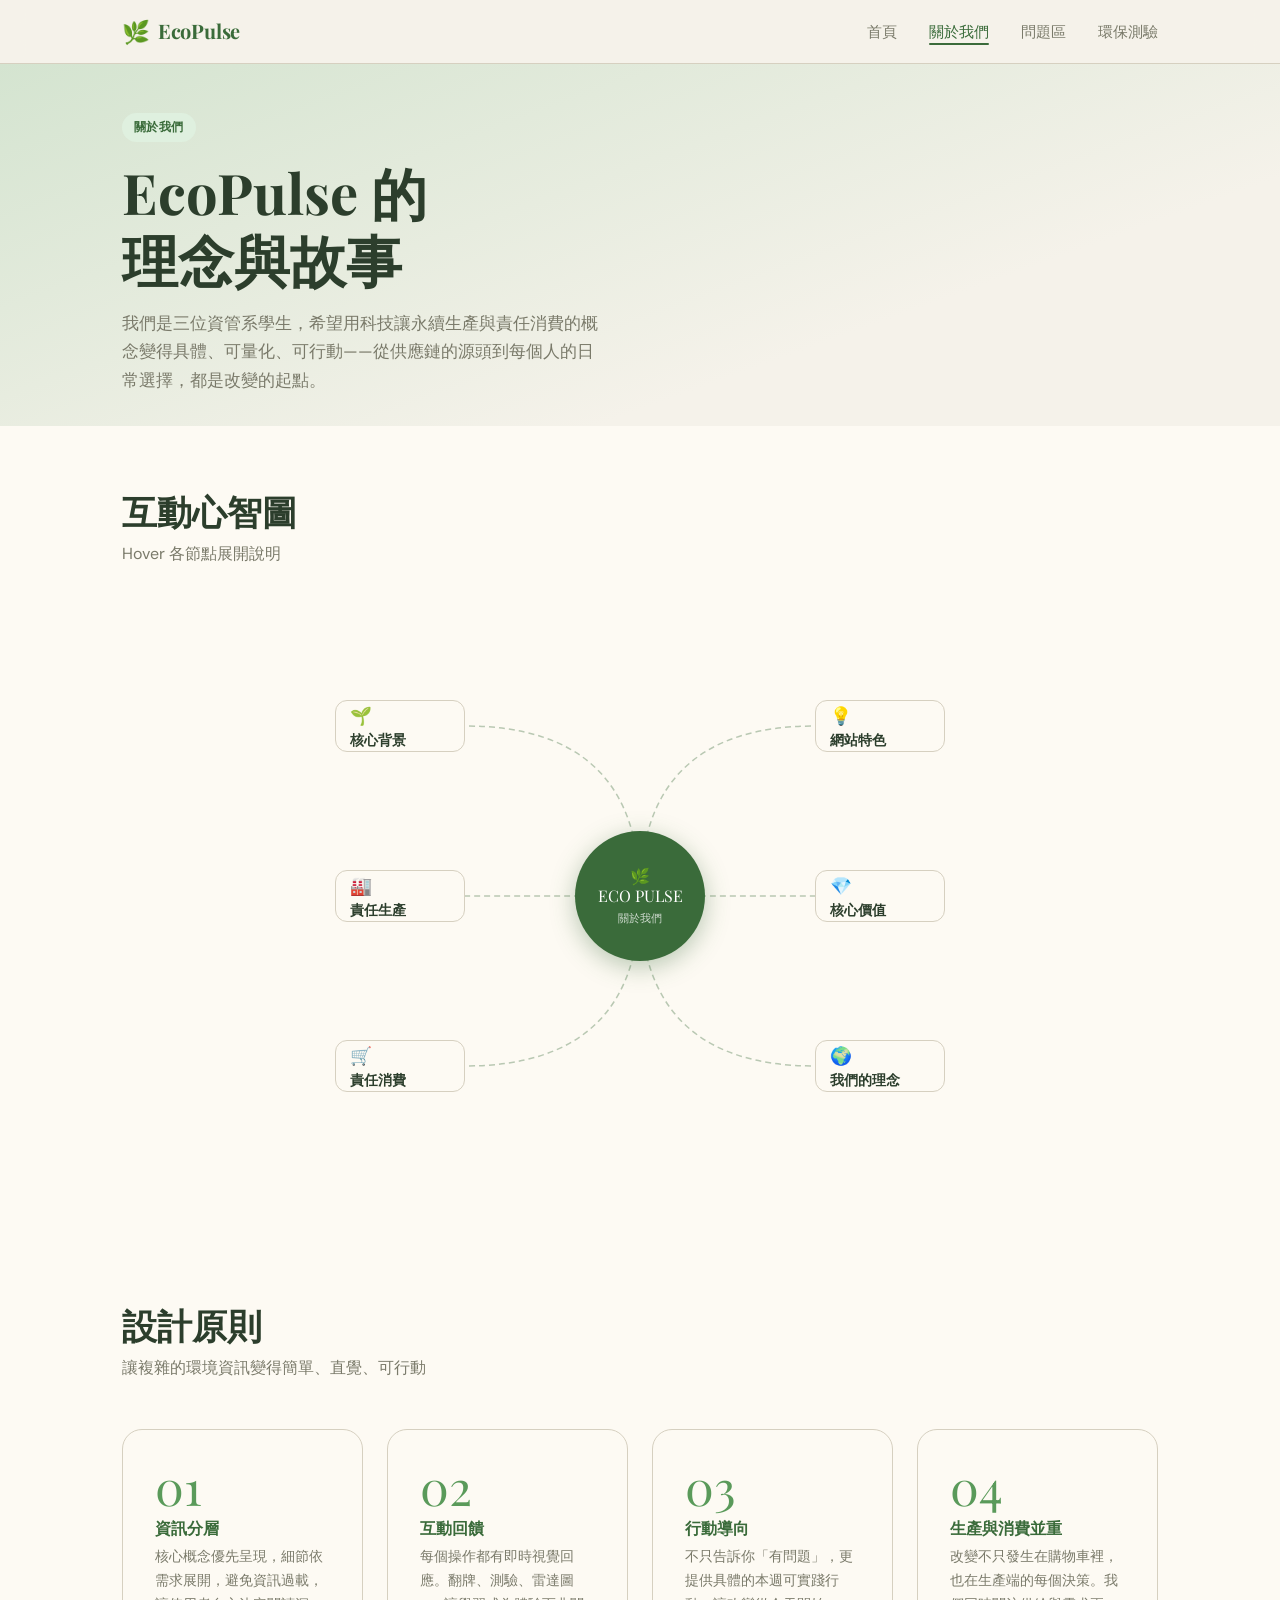
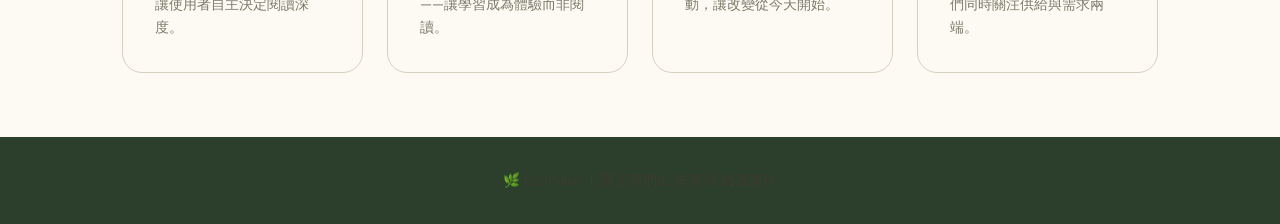
==== pages/about.html @ ac50d9dc "Update about.html" ====
<!DOCTYPE html>
<html lang="zh-TW">
<head>
  <meta charset="UTF-8" />
  <meta name="viewport" content="width=device-width, initial-scale=1.0" />
  <title>關於我們 — EcoPulse</title>
  <link rel="stylesheet" href="../css/base.css" />
  <style>
    /* ── 滑入動畫 ── */
    .anim-title {
      opacity: 0; transform: translateY(24px);
      transition: opacity 0.7s ease, transform 0.7s ease;
    }
    .anim-title.visible { opacity: 1; transform: translateY(0); }

    /* 從下滑入 */
    .anim-up {
      opacity: 0; transform: translateY(36px);
      transition: opacity 0.65s ease, transform 0.65s ease;
    }
    .anim-up.visible { opacity: 1; transform: translateY(0); }

    /* 從左滑入（非 absolute 元素用） */
    .anim-left {
      opacity: 0; transform: translateX(-40px);
      transition: opacity 0.65s ease, transform 0.65s ease;
    }
    .anim-left.visible { opacity: 1; transform: translateX(0); }

    /* 從右滑入（非 absolute 元素用） */
    .anim-right {
      opacity: 0; transform: translateX(40px);
      transition: opacity 0.65s ease, transform 0.65s ease;
    }
    .anim-right.visible { opacity: 1; transform: translateX(0); }

    /* absolute 定位元素專用：只淡入，不移動 */
    .anim-fade {
      opacity: 0;
      transition: opacity 0.6s ease;
    }
    .anim-fade.visible { opacity: 1; }

    /* 縮放淡入（用於卡片） */
    .anim-scale {
      opacity: 0;
      transition: opacity 0.6s ease, transform 0.6s ease;
    }
    .anim-scale.visible { opacity: 1; }

    /* 延遲 class */
    .delay-1 { transition-delay: 0.1s; }
    .delay-2 { transition-delay: 0.2s; }
    .delay-3 { transition-delay: 0.3s; }
    .delay-4 { transition-delay: 0.4s; }

    .page-hero {
      background: linear-gradient(160deg, #D4E4D0 0%, var(--clr-bg) 70%);
      padding: var(--sp-2xl) 0 var(--sp-xl);
    }

    /* ── 優化後的心智圖區塊背景 ── */
    .mindmap-section { 
      background: var(--clr-surface); 
      position: relative;
      overflow: hidden;
    }

    /* 隨滑鼠移動的微光漸層背景（初始隱藏，由 JS 控制） */
    .mm-bg-glow {
      position: absolute;
      width: 600px;
      height: 600px;
      background: radial-gradient(circle, rgba(90,154,90,0.08) 0%, rgba(212,228,208,0.04) 50%, rgba(255,255,255,0) 70%);
      top: 0;
      left: 0;
      transform: translate(-50%, -50%);
      pointer-events: none;
      z-index: 1;
      opacity: 0;
      transition: opacity 0.5s ease;
    }
    .mindmap-section:hover .mm-bg-glow {
      opacity: 1;
    }

    .mm-wrap {
      position: relative; width: 100%; height: 560px; user-select: none;
      z-index: 2; /* 確保內容在漸層微光上方 */
    }

    .mm-svg {
      position: absolute; inset: 0; width: 100%; height: 100%; overflow: visible;
    }

    .mm-center {
      position: absolute; left: 50%; top: 50%;
      transform: translate(-50%, -50%);
      width: 130px; height: 130px; border-radius: 50%;
      background: var(--clr-primary); color: #fff;
      display: flex; flex-direction: column; align-items: center; justify-content: center;
      font-family: var(--ff-display); font-size: 1rem; text-align: center;
      z-index: 10; box-shadow: 0 6px 24px rgba(58,107,58,0.35); line-height: 1.3;
    }
    .mm-center small {
      font-family: var(--ff-body); font-size: 0.7rem; opacity: 0.75; margin-top: 4px;
    }

    /* 確保節點有固定高度，防止 JS 計算不準 */
    .mm-node {
      position: absolute; width: 130px; height: 52px; box-sizing: border-box;
      background: var(--clr-surface); border: 1.5px solid var(--clr-border);
      border-radius: var(--radius-md); padding: 0 14px; cursor: default;
      display: flex; flex-direction: column; justify-content: center;
      transition: border-color 0.2s, box-shadow 0.2s, transform 0.2s; z-index: 10;
    }
    .mm-node:hover {
      border-color: var(--clr-primary);
      box-shadow: 0 0 0 4px rgba(58,107,58,0.10);
      transform: scale(1.04); z-index: 20;
    }
    .mm-node .n-icon  { font-size: 1.1rem; margin-bottom: 1px; display: inline-block; }
    .mm-node .n-title { font-size: 0.85rem; font-weight: 600; color: var(--clr-dark); line-height: 1.2; }

    /* 主幹曲線（常駐） */
    .main-curve {
      fill: none; stroke: #3A6B3A;
      stroke-width: 1.5; stroke-opacity: 0.35; stroke-dasharray: 6 4;
    }

    /* hover 字卡（HTML 元素，不是 SVG） */
    .mm-tooltip {
      position: absolute;
      width: 200px;
      background: var(--clr-surface);
      border: 1.5px solid var(--clr-primary);
      border-radius: var(--radius-md);
      padding: var(--sp-md) var(--sp-lg);
      box-shadow: var(--shadow-lg);
      z-index: 40; pointer-events: none;
      visibility: hidden; opacity: 0;
      transition: opacity 0.18s ease, transform 0.18s ease, visibility 0s linear 0.18s;
    }
    .mm-tooltip.show {
      visibility: visible; opacity: 1;
      transform: translate(0,0) !important;
      transition: opacity 0.18s ease, transform 0.18s ease, visibility 0s linear 0s;
    }
    .mm-tooltip .tt-title {
      font-family: var(--ff-display); font-size: 0.92rem;
      color: var(--clr-primary); margin-bottom: var(--sp-sm);
      padding-bottom: var(--sp-sm); border-bottom: 1px solid var(--clr-border);
    }
    .mm-tooltip ul {
      list-style: none; display: flex; flex-direction: column; gap: 6px; margin-top: var(--sp-sm);
    }
    .mm-tooltip li {
      display: flex; align-items: flex-start; gap: 6px;
      font-size: 0.8rem; color: var(--clr-muted); line-height: 1.5;
    }
    .mm-tooltip li::before {
      content: '·'; color: var(--clr-primary); font-weight: 700;
      flex-shrink: 0; margin-top: 1px;
    }

    /* Team */
    .team-grid { display: grid; grid-template-columns: repeat(3,1fr); gap: var(--sp-xl); }
    .team-card { text-align: center; padding: var(--sp-2xl) var(--sp-lg); }
    .avatar {
      width: 80px; height: 80px; border-radius: 50%;
      background: linear-gradient(135deg, var(--clr-primary-lt), var(--clr-accent));
      margin: 0 auto var(--sp-md);
      display: flex; align-items: center; justify-content: center;
      font-size: 2rem; color: #fff;
    }
    .team-card h3  { font-size: 1.05rem; margin-bottom: 6px; }
    .team-card .rol { font-size: 0.82rem; color: var(--clr-primary); font-weight: 600; margin-bottom: var(--sp-sm); }
    .team-card p   { font-size: 0.85rem; color: var(--clr-muted); }

    /* Design Principles */
    .principles-grid { display: grid; grid-template-columns: repeat(4,1fr); gap: var(--sp-lg); }
    .principle-card {
      background: var(--clr-surface); border-radius: var(--radius-lg);
      border: 1px solid var(--clr-border); padding: var(--sp-xl);
      position: relative; overflow: hidden;
      cursor: default;
    }

    /* SVG 外框跑圈動畫 */
    .principle-ring {
      position: absolute; inset: 0;
      width: 100%; height: 100%;
      pointer-events: none;
      overflow: visible;
    }
    .principle-ring rect {
      fill: none;
      stroke-width: 2.5;
      stroke-linecap: round;
      transition: stroke-dashoffset 0.85s cubic-bezier(0.4, 0, 0.2, 1);
    }

    .principle-num {
      font-family: var(--ff-display); font-size: 3rem;
      color: var(--clr-primary-lt);
      line-height: 1; margin-bottom: var(--sp-sm);
    }
    .principle-card h3 { font-size: 1rem; margin-bottom: var(--sp-sm); color: var(--clr-primary); }
    .principle-card p  { font-size: 0.87rem; color: var(--clr-muted); line-height: 1.7; }

    .footer {
      background: var(--clr-dark); color: rgba(255,255,255,0.6);
      padding: var(--sp-xl) 0; text-align: center; font-size: 0.85rem;
    }

    @media (max-width: 900px) {
      .team-grid       { grid-template-columns: 1fr; }
      .principles-grid { grid-template-columns: 1fr; }
      .mm-wrap         { height: 480px; }
    }
  </style>
</head>
<body>
  <script src="../js/navbar.js"></script>

  <section class="page-hero">
    <div class="container">
      <span class="badge badge-green anim-up" style="margin-bottom:var(--sp-md)">關於我們</span>
      <h1 class="anim-title" style="max-width:520px">EcoPulse 的<br/>理念與故事</h1>
      <p class="anim-up delay-1" style="max-width:480px;color:var(--clr-muted);margin-top:var(--sp-md);font-size:1.05rem">
        我們是三位資管系學生，希望用科技讓永續生產與責任消費的概念變得具體、可量化、可行動——從供應鏈的源頭到每個人的日常選擇，都是改變的起點。
      </p>
    </div>
  </section>

  <section class="section mindmap-section" id="mmSection">
    <div class="mm-bg-glow" id="mmGlow"></div>
    
    <div class="container">
      <h2 class="section-title anim-title">互動心智圖</h2>
      <p class="section-subtitle anim-up delay-1">Hover 各節點展開說明</p>

      <div class="mm-wrap" id="mmWrap">
        <svg class="mm-svg" id="mmSvg"></svg>

        <div class="mm-center anim-fade">🌿<br/>ECO PULSE<small>關於我們</small></div>

        <div class="mm-node anim-fade" id="n0"><div class="n-icon">🌱</div><div class="n-title">核心背景</div></div>
        <div class="mm-node anim-fade delay-1" id="n1"><div class="n-icon">🏭</div><div class="n-title">責任生產</div></div>
        <div class="mm-node anim-fade delay-2" id="n2"><div class="n-icon">🛒</div><div class="n-title">責任消費</div></div>
        <div class="mm-node anim-fade delay-1" id="n3"><div class="n-icon">💡</div><div class="n-title">網站特色</div></div>
        <div class="mm-node anim-fade delay-2" id="n4"><div class="n-icon">💎</div><div class="n-title">核心價值</div></div>
        <div class="mm-node anim-fade delay-3" id="n5"><div class="n-icon">🌍</div><div class="n-title">我們的理念</div></div>

        <div class="mm-tooltip" id="mmTooltip">
          <div class="tt-title" id="ttTitle"></div>
          <ul id="ttList"></ul>
        </div>
      </div>
    </div>
  </section>

  <section class="section" style="background:var(--clr-surface)">
    <div class="container">
      <h2 class="section-title anim-title">設計原則</h2>
      <p class="section-subtitle">讓複雜的環境資訊變得簡單、直覺、可行動</p>
      <div class="principles-grid">
        <div class="principle-card anim-scale">
          <svg class="principle-ring" id="ring0"><rect id="rrect0" rx="20" ry="20"/></svg>
          <div class="principle-num">01</div>
          <h3>資訊分層</h3>
          <p>核心概念優先呈現，細節依需求展開，避免資訊過載，讓使用者自主決定閱讀深度。</p>
        </div>
        <div class="principle-card anim-scale delay-1">
          <svg class="principle-ring" id="ring1"><rect id="rrect1" rx="20" ry="20"/></svg>
          <div class="principle-num">02</div>
          <h3>互動回饋</h3>
          <p>每個操作都有即時視覺回應。翻牌、測驗、雷達圖——讓學習成為體驗而非閱讀。</p>
        </div>
        <div class="principle-card anim-scale delay-2">
          <svg class="principle-ring" id="ring2"><rect id="rrect2" rx="20" ry="20"/></svg>
          <div class="principle-num">03</div>
          <h3>行動導向</h3>
          <p>不只告訴你「有問題」，更提供具體的本週可實踐行動，讓改變從今天開始。</p>
        </div>
        <div class="principle-card anim-scale delay-3">
          <svg class="principle-ring" id="ring3"><rect id="rrect3" rx="20" ry="20"/></svg>
          <div class="principle-num">04</div>
          <h3>生產與消費並重</h3>
          <p>改變不只發生在購物車裡，也在生產端的每個決策。我們同時關注供給與需求兩端。</p>
        </div>
      </div>
    </div>
  </section>

  <footer class="footer">
    <div class="container">
      <p>🌿 EcoPulse &nbsp;|&nbsp; 關於我們由 朱家締 負責製作</p>
    </div>
  </footer>

  <script>
    Navbar.init('about');

    /* ── 節點資料：列點式 ── */
    const NODE_DATA = [
      {
        title: '核心背景', side: 'left',
        points: ['全球每年產生約 20 億噸固體廢棄物', '超過 30% 未妥善處理', 'SDG 12 同時關注生產端與消費端']
      },
      {
        title: '責任生產', side: 'left',
        points: ['綠色供應鏈與低碳製程', '企業永續報告與資訊揭露', '循環經濟：減廢料、延長產品壽命']
      },
      {
        title: '責任消費', side: 'left',
        points: ['有意識地選擇永續商品', '減少一次性消費與過度購買', '了解碳足跡，從日常小事改變']
      },
      {
        title: '網站特色', side: 'right',
        points: ['互動翻牌卡片，深入瞭解問題', '20 題環保測驗量化生活習慣', '雷達圖即時呈現個人指數']
      },
      {
        title: '核心價值', side: 'right',
        points: ['透明：資料來源公開可查', '互動：對話而非單向說教', '行動導向：建議本週就能實踐']
      },
      {
        title: '我們的理念', side: 'right',
        points: ['生產與消費是一體兩面', '企業責任與個人行動缺一不可', '每個有意識的選擇都算數']
      },
    ];

    const CARD_W = 130;
    const GAP    = 14;
    const TT_W   = 200;

    /* ── 修正後的節點與連線定位（加入高度微調確保精準對齊中心） ── */
    function positionNodes() {
      const wrap = document.getElementById('mmWrap');
      if (!wrap) return;
      const W = wrap.offsetWidth;
      const H = wrap.offsetHeight;
      const cx = W / 2, cy = H / 2;

      const lx = cx - 240 - CARD_W / 2;
      const rx = cx + 240 - CARD_W / 2;
      const ys = [cy - 170, cy, cy + 170];

      const positions = [
        { x: lx, cy: ys[0], side: 'left'  },
        { x: lx, cy: ys[1], side: 'left'  },
        { x: lx, cy: ys[2], side: 'left'  },
        { x: rx, cy: ys[0], side: 'right' },
        { x: rx, cy: ys[1], side: 'right' },
        { x: rx, cy: ys[2], side: 'right' },
      ];

      positions.forEach((p, i) => {
        const node = document.getElementById('n' + i);
        if (node) {
          node.style.left = p.x + 'px';
          // 使用固定或已渲染的高度進行精準 Y 軸置中
          const nodeH = node.offsetHeight || 52;
          node.style.top  = (p.cy - nodeH / 2) + 'px';
          node.dataset.side = p.side;
        }
      });

      drawCurves(cx, cy);
    }

    /* ── 主幹：二次貝茲曲線（中心 → 節點） ── */
    function drawCurves(cx, cy) {
      const svg  = document.getElementById('mmSvg');
      if (!svg) return;
      svg.innerHTML = '';

      for (let i = 0; i < 6; i++) {
        const node   = document.getElementById('n' + i);
        if (!node) continue;
        const isLeft = NODE_DATA[i].side === 'left';
        const nodeL  = parseFloat(node.style.left);
        const nodeT  = parseFloat(node.style.top);
        const nodeH  = node.offsetHeight || 52;
        const nodeCy = nodeT + nodeH / 2;

        const ex = isLeft ? nodeL + CARD_W : nodeL;
        const ey = nodeCy;

        const qx = cx;   
        const qy = ey;   

        const path = document.createElementNS('http://www.w3.org/2000/svg', 'path');
        path.setAttribute('d', `M ${cx} ${cy} Q ${qx} ${qy} ${ex} ${ey}`);
        path.setAttribute('class', 'main-curve');
        svg.appendChild(path);
      }
    }

    /* ── 滑鼠移動：漸層微光跟隨效果 ── */
    const mmSection = document.getElementById('mmSection');
    const mmGlow = document.getElementById('mmGlow');
    
    if (mmSection && mmGlow) {
      mmSection.addEventListener('mousemove', (e) => {
        const rect = mmSection.getBoundingClientRect();
        const x = e.clientX - rect.left;
        const y = e.clientY - rect.top;
        mmGlow.style.left = x + 'px';
        mmGlow.style.top = y + 'px';
      });
    }

    /* ── Hover Tooltip（HTML 字卡，列點式） ── */
    const tooltip = document.getElementById('mmTooltip');

    document.querySelectorAll('.mm-node').forEach((node, i) => {
      node.addEventListener('mouseenter', () => {
        const data = NODE_DATA[i];
        document.getElementById('ttTitle').textContent = data.title;
        document.getElementById('ttList').innerHTML =
          data.points.map(p => `<li>${p}</li>`).join('');

        tooltip.classList.remove('show');
        tooltip.style.transition = 'none';
        const ttH = tooltip.offsetHeight;

        const wrap    = document.getElementById('mmWrap');
        const nodeL   = parseFloat(node.style.left);
        const nodeT   = parseFloat(node.style.top);
        const nodeH   = node.offsetHeight || 52;
        const isLeft  = data.side === 'left';
        const wW = wrap.offsetWidth;
        const wH = wrap.offsetHeight;

        let left, top, sx;
        if (isLeft) {
          left = nodeL - TT_W - GAP;
          sx   = -10;
        } else {
          left = nodeL + CARD_W + GAP;
          sx   = 10;
        }
        top = nodeT + (nodeH - ttH) / 2;

        left = Math.max(4, Math.min(left, wW - TT_W - 4));
        top  = Math.max(4, Math.min(top,  wH - ttH  - 4));

        tooltip.style.left      = left + 'px';
        tooltip.style.top       = top  + 'px';
        tooltip.style.transform = `translateX(${sx}px)`;

        void tooltip.offsetHeight;
        tooltip.style.transition = '';
        tooltip.classList.add('show');
      });

      node.addEventListener('mouseleave', () => {
        tooltip.classList.remove('show');
      });
    });

    /* ── 設計原則外框動畫 ── */
    function initRings() {
      document.querySelectorAll('.principle-card').forEach((card, idx) => {
        const svgEl  = card.querySelector('svg');
        const rectEl = card.querySelector('rect');
        if (!svgEl || !rectEl) return;

        const W = card.offsetWidth;
        const H = card.offsetHeight;
        const r = 20;

        svgEl.setAttribute('viewBox', `0 0 ${W} ${H}`);
        rectEl.setAttribute('x', 1.5);
        rectEl.setAttribute('y', 1.5);
        rectEl.setAttribute('width',  W - 3);
        rectEl.setAttribute('height', H - 3);

        const gradId = `ringGrad${idx}`;
        if (!svgEl.querySelector(`#${gradId}`)) {
          const defs = document.createElementNS('http://www.w3.org/2000/svg', 'defs');
          defs.innerHTML = `
            <linearGradient id="${gradId}" x1="0%" y1="0%" x2="100%" y2="100%">
              <stop offset="0%"   stop-color="#3A6B3A" stop-opacity="0"/>
              <stop offset="30%"  stop-color="#5A9A5A" stop-opacity="0.7"/>
              <stop offset="70%"  stop-color="#5A9A5A" stop-opacity="0.7"/>
              <stop offset="100%" stop-color="#3A6B3A" stop-opacity="0"/>
            </linearGradient>`;
          svgEl.insertBefore(defs, svgEl.firstChild);
        }
        rectEl.setAttribute('stroke', `url(#${gradId})`);

        const perimeter = Math.round(2 * (W + H) - (8 - 2 * Math.PI) * r);

        rectEl.style.strokeDasharray  = perimeter;
        rectEl.style.strokeDashoffset = perimeter;

        card.addEventListener('mouseenter', () => {
          rectEl.style.strokeDashoffset = 0;
        });

        card.addEventListener('mouseleave', () => {
          rectEl.style.strokeDashoffset = perimeter;
        });
      });
    }

    window.addEventListener('load',   initRings);
    window.addEventListener('resize', initRings);
    setTimeout(initRings, 100);

    /* ── Scroll 動畫 ── */
    const animObs = new IntersectionObserver(entries => {
      entries.forEach(e => {
        if (e.isIntersecting) {
          e.target.classList.add('visible');
          animObs.unobserve(e.target);
        }
      });
    }, { threshold: 0.15 });

    window.addEventListener('load', () => {
      positionNodes();
      setTimeout(() => {
        document.querySelectorAll(
          '.anim-title, .anim-up, .anim-left, .anim-right, .anim-scale, .anim-fade'
        ).forEach(el => animObs.observe(el));
      }, 200);
    });
    window.addEventListener('resize', positionNodes);
    // 額外加上多重定時器，防止因字體延遲載入產生的計算偏差
    setTimeout(positionNodes, 50);
    setTimeout(positionNodes, 300);
  </script>
</body>
</html>
---- css/base.css ----
/* ============================================
   EcoPulse - Base Styles & CSS Variables
   Branch: main (shared across all branches)
   ============================================ */

@import url('https://fonts.googleapis.com/css2?family=Playfair+Display:wght@700;900&family=DM+Sans:wght@300;400;500;600&display=swap');

/* --- Design Tokens --- */
:root {
  /* Colors */
  --clr-bg:          #F5F2EA;
  --clr-surface:     #FDFAF3;
  --clr-primary:     #3A6B3A;
  --clr-primary-lt:  #5A9A5A;
  --clr-accent:      #D4A843;
  --clr-dark:        #2C3E2C;
  --clr-text:        #3D3D2E;
  --clr-muted:       #7A7A6A;
  --clr-border:      #D6D0C0;
  --clr-danger:      #C0392B;
  --clr-issue:       #8B4513;

  /* Gold tier */
  --clr-gold:        #DAA520;
  --clr-silver:      #708090;
  --clr-bronze:      #CD7F32;
  --clr-green-tier:  #3A6B3A;

  /* Typography */
  --ff-display: 'Playfair Display', Georgia, serif;
  --ff-body:    'DM Sans', sans-serif;

  /* Spacing */
  --sp-xs:  0.25rem;
  --sp-sm:  0.5rem;
  --sp-md:  1rem;
  --sp-lg:  1.5rem;
  --sp-xl:  2rem;
  --sp-2xl: 3rem;
  --sp-3xl: 4rem;

  /* Border radius */
  --radius-sm: 6px;
  --radius-md: 12px;
  --radius-lg: 20px;
  --radius-xl: 32px;

  /* Shadows */
  --shadow-sm: 0 2px 8px rgba(0,0,0,0.06);
  --shadow-md: 0 4px 20px rgba(0,0,0,0.10);
  --shadow-lg: 0 8px 40px rgba(0,0,0,0.14);

  /* Transitions */
  --t-fast:   150ms ease;
  --t-normal: 280ms ease;
  --t-slow:   500ms ease;

  /* Layout */
  --max-w: 1100px;
  --nav-h: 64px;
}

/* --- Reset --- */
*, *::before, *::after { box-sizing: border-box; margin: 0; padding: 0; }

html { scroll-behavior: smooth; font-size: 16px; }

body {
  font-family: var(--ff-body);
  background: var(--clr-bg);
  color: var(--clr-text);
  line-height: 1.7;
  min-height: 100vh;
}

img { max-width: 100%; display: block; }
a  { color: inherit; text-decoration: none; }
ul { list-style: none; }
button { cursor: pointer; border: none; background: none; font-family: inherit; }

/* --- Typography Scale --- */
h1, h2, h3, h4 { font-family: var(--ff-display); line-height: 1.2; color: var(--clr-dark); }
h1 { font-size: clamp(2rem, 5vw, 3.5rem); }
h2 { font-size: clamp(1.5rem, 3vw, 2.4rem); }
h3 { font-size: clamp(1.1rem, 2vw, 1.5rem); }
h4 { font-size: 1.1rem; }
p  { color: var(--clr-text); }

/* --- Layout Utilities --- */
.container {
  max-width: var(--max-w);
  margin: 0 auto;
  padding: 0 var(--sp-xl);
}

.section {
  padding: var(--sp-3xl) 0;
}

.section-title {
  font-family: var(--ff-display);
  font-size: clamp(1.6rem, 3vw, 2.2rem);
  color: var(--clr-dark);
  margin-bottom: var(--sp-sm);
}

.section-subtitle {
  color: var(--clr-muted);
  font-size: 1rem;
  margin-bottom: var(--sp-2xl);
  max-width: 560px;
}

/* --- Buttons --- */
.btn {
  display: inline-flex;
  align-items: center;
  gap: var(--sp-sm);
  padding: 0.65rem 1.4rem;
  border-radius: var(--radius-xl);
  font-family: var(--ff-body);
  font-weight: 600;
  font-size: 0.9rem;
  transition: transform var(--t-fast), box-shadow var(--t-fast), background var(--t-fast);
}

.btn:hover { transform: translateY(-2px); box-shadow: var(--shadow-md); }
.btn:active { transform: translateY(0); }

.btn-primary {
  background: var(--clr-primary);
  color: #fff;
}
.btn-primary:hover { background: var(--clr-primary-lt); }

.btn-outline {
  background: transparent;
  color: var(--clr-primary);
  border: 2px solid var(--clr-primary);
}
.btn-outline:hover { background: var(--clr-primary); color: #fff; }

.btn-accent {
  background: var(--clr-accent);
  color: var(--clr-dark);
}

/* --- Card --- */
.card {
  background: var(--clr-surface);
  border-radius: var(--radius-lg);
  border: 1px solid var(--clr-border);
  box-shadow: var(--shadow-sm);
  padding: var(--sp-xl);
  transition: box-shadow var(--t-normal), transform var(--t-normal);
}
.card:hover { box-shadow: var(--shadow-md); transform: translateY(-3px); }

/* --- Tag / Badge --- */
.badge {
  display: inline-block;
  padding: 0.25rem 0.75rem;
  border-radius: var(--radius-xl);
  font-size: 0.78rem;
  font-weight: 600;
  letter-spacing: 0.04em;
  text-transform: uppercase;
}
.badge-green  { background: #DFF0DF; color: var(--clr-primary); }
.badge-amber  { background: #FFF3CD; color: #8a6700; }
.badge-brown  { background: #F5E6D3; color: var(--clr-issue); }

/* --- Fade-in animation --- */
@keyframes fadeUp {
  from { opacity: 0; transform: translateY(24px); }
  to   { opacity: 1; transform: translateY(0); }
}

.fade-up {
  opacity: 0;
  animation: fadeUp 0.6s ease forwards;
}

/* --- Responsive helpers --- */
@media (max-width: 768px) {
  .container { padding: 0 var(--sp-lg); }
  .section   { padding: var(--sp-2xl) 0; }
}
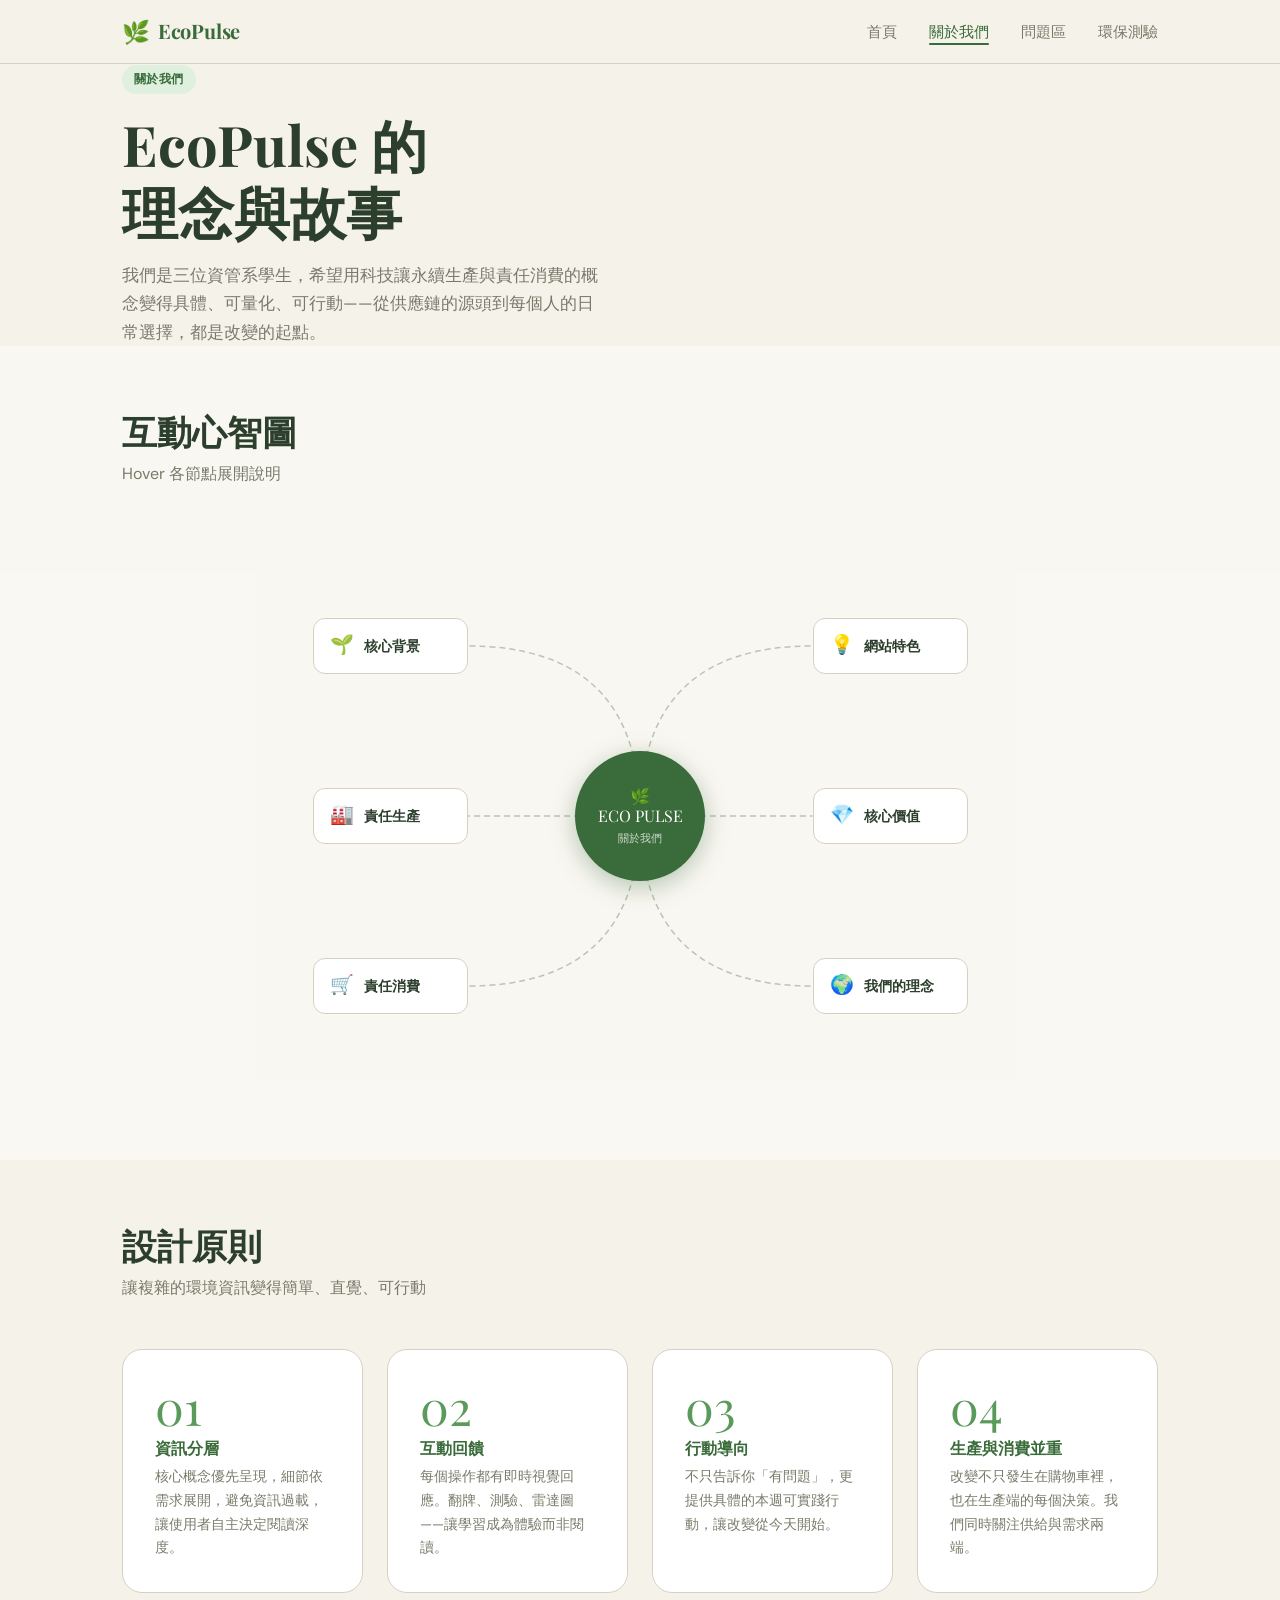
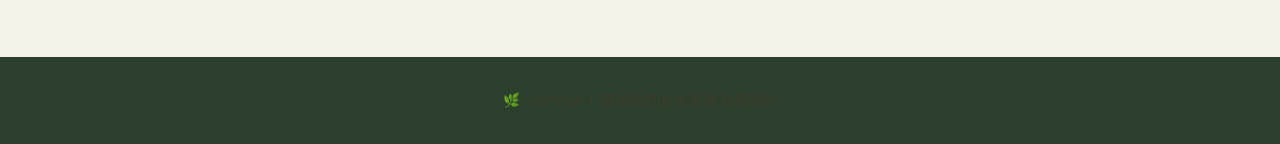
==== commit 4eef4faf: "Refactor CSS styles for animations and layout Updated various CSS styles for animations and layout a" ====
--- a/pages/about.html
+++ b/pages/about.html
@@ -20,21 +20,21 @@
     }
     .anim-up.visible { opacity: 1; transform: translateY(0); }
 
-    /* 從左滑入（非 absolute 元素用） */
+    /* 從左滑入 */
     .anim-left {
       opacity: 0; transform: translateX(-40px);
       transition: opacity 0.65s ease, transform 0.65s ease;
     }
     .anim-left.visible { opacity: 1; transform: translateX(0); }
 
-    /* 從右滑入（非 absolute 元素用） */
+    /* 從右滑入 */
     .anim-right {
       opacity: 0; transform: translateX(40px);
       transition: opacity 0.65s ease, transform 0.65s ease;
     }
     .anim-right.visible { opacity: 1; transform: translateX(0); }
 
-    /* absolute 定位元素專用：只淡入，不移動 */
+    /* absolute 定位元素專用：只淡入 */
     .anim-fade {
       opacity: 0;
       transition: opacity 0.6s ease;
@@ -54,39 +54,46 @@
     .delay-3 { transition-delay: 0.3s; }
     .delay-4 { transition-delay: 0.4s; }
 
-    .page-hero {
-      background: linear-gradient(160deg, #D4E4D0 0%, var(--clr-bg) 70%);
-      padding: var(--sp-2xl) 0 var(--sp-xl);
-    }
-
-    /* ── 優化後的心智圖區塊背景 ── */
-    .mindmap-section { 
-      background: var(--clr-surface); 
+    /* 全網頁基本設定（為背景漣漪做準備） */
+    body {
       position: relative;
-      overflow: hidden;
-    }
-
-    /* 隨滑鼠移動的微光漸層背景（初始隱藏，由 JS 控制） */
-    .mm-bg-glow {
-      position: absolute;
-      width: 600px;
-      height: 600px;
-      background: radial-gradient(circle, rgba(90,154,90,0.08) 0%, rgba(212,228,208,0.04) 50%, rgba(255,255,255,0) 70%);
+      overflow-x: hidden;
+    }
+
+    /* ── 全網頁滑鼠跟隨漣漪特效（顏色加深、半徑加大） ── */
+    .body-bg-glow {
+      position: fixed; /* 改用 fixed 確保滾動時也能完美跟隨 */
+      width: 800px;    /* 擴大漣漪範圍 */
+      height: 800px;
+      /* 稍微調深顏色，提高存在感 */
+      background: radial-gradient(circle, rgba(90,154,90,0.14) 0%, rgba(212,228,208,0.06) 45%, rgba(255,255,255,0) 70%);
       top: 0;
       left: 0;
       transform: translate(-50%, -50%);
       pointer-events: none;
-      z-index: 1;
+      z-index: 0;      /* 置於最底層 */
       opacity: 0;
       transition: opacity 0.5s ease;
     }
-    .mindmap-section:hover .mm-bg-glow {
+    body:hover .body-bg-glow {
       opacity: 1;
+    }
+
+    /* 讓所有主內容區塊的背景變透明，才看得到全網頁的背景微光 */
+    .page-hero, .section {
+      position: relative;
+      z-index: 1;
+      background: transparent !important; 
+    }
+
+    /* 為了維持原本版面的層次感，可以給大區塊加淡淡的底色基底 */
+    .mindmap-section {
+      background: rgba(255, 255, 255, 0.4) !important;
     }
 
     .mm-wrap {
       position: relative; width: 100%; height: 560px; user-select: none;
-      z-index: 2; /* 確保內容在漸層微光上方 */
+      z-index: 2;
     }
 
     .mm-svg {
@@ -106,21 +113,30 @@
       font-family: var(--ff-body); font-size: 0.7rem; opacity: 0.75; margin-top: 4px;
     }
 
-    /* 確保節點有固定高度，防止 JS 計算不準 */
+    /* ── 優化：調整子項目外框大小至中等完美的 155px ── */
     .mm-node {
-      position: absolute; width: 130px; height: 52px; box-sizing: border-box;
-      background: var(--clr-surface); border: 1.5px solid var(--clr-border);
-      border-radius: var(--radius-md); padding: 0 14px; cursor: default;
-      display: flex; flex-direction: column; justify-content: center;
-      transition: border-color 0.2s, box-shadow 0.2s, transform 0.2s; z-index: 10;
+      position: absolute; 
+      width: 155px; /* 從 130px 放大至 155px，更顯大氣 */
+      height: 56px; 
+      box-sizing: border-box;
+      background: #ffffff; 
+      border: 1.5px solid var(--clr-border);
+      border-radius: var(--radius-md); 
+      padding: 0 16px; 
+      cursor: default;
+      display: flex; 
+      align-items: center;  /* 改為水平置中排列，視覺上更好看 */
+      gap: 10px;            /* 圖標與文字的間距 */
+      transition: border-color 0.2s, box-shadow 0.2s, transform 0.2s; 
+      z-index: 10;
     }
     .mm-node:hover {
       border-color: var(--clr-primary);
       box-shadow: 0 0 0 4px rgba(58,107,58,0.10);
       transform: scale(1.04); z-index: 20;
     }
-    .mm-node .n-icon  { font-size: 1.1rem; margin-bottom: 1px; display: inline-block; }
-    .mm-node .n-title { font-size: 0.85rem; font-weight: 600; color: var(--clr-dark); line-height: 1.2; }
+    .mm-node .n-icon  { font-size: 1.2rem; display: flex; align-items: center; }
+    .mm-node .n-title { font-size: 0.88rem; font-weight: 600; color: var(--clr-dark); line-height: 1; }
 
     /* 主幹曲線（常駐） */
     .main-curve {
@@ -128,11 +144,11 @@
       stroke-width: 1.5; stroke-opacity: 0.35; stroke-dasharray: 6 4;
     }
 
-    /* hover 字卡（HTML 元素，不是 SVG） */
+    /* hover 字卡 */
     .mm-tooltip {
       position: absolute;
       width: 200px;
-      background: var(--clr-surface);
+      background: #ffffff;
       border: 1.5px solid var(--clr-primary);
       border-radius: var(--radius-md);
       padding: var(--sp-md) var(--sp-lg);
@@ -180,7 +196,7 @@
     /* Design Principles */
     .principles-grid { display: grid; grid-template-columns: repeat(4,1fr); gap: var(--sp-lg); }
     .principle-card {
-      background: var(--clr-surface); border-radius: var(--radius-lg);
+      background: #ffffff; border-radius: var(--radius-lg);
       border: 1px solid var(--clr-border); padding: var(--sp-xl);
       position: relative; overflow: hidden;
       cursor: default;
@@ -211,6 +227,7 @@
     .footer {
       background: var(--clr-dark); color: rgba(255,255,255,0.6);
       padding: var(--sp-xl) 0; text-align: center; font-size: 0.85rem;
+      position: relative; z-index: 10;
     }
 
     @media (max-width: 900px) {
@@ -221,6 +238,8 @@
   </style>
 </head>
 <body>
+  <div class="body-bg-glow" id="bodyGlow"></div>
+
   <script src="../js/navbar.js"></script>
 
   <section class="page-hero">
@@ -233,9 +252,7 @@
     </div>
   </section>
 
-  <section class="section mindmap-section" id="mmSection">
-    <div class="mm-bg-glow" id="mmGlow"></div>
-    
+  <section class="section mindmap-section">
     <div class="container">
       <h2 class="section-title anim-title">互動心智圖</h2>
       <p class="section-subtitle anim-up delay-1">Hover 各節點展開說明</p>
@@ -260,7 +277,7 @@
     </div>
   </section>
 
-  <section class="section" style="background:var(--clr-surface)">
+  <section class="section">
     <div class="container">
       <h2 class="section-title anim-title">設計原則</h2>
       <p class="section-subtitle">讓複雜的環境資訊變得簡單、直覺、可行動</p>
@@ -302,7 +319,7 @@
   <script>
     Navbar.init('about');
 
-    /* ── 節點資料：列點式 ── */
+    /* ── 節點資料 ── */
     const NODE_DATA = [
       {
         title: '核心背景', side: 'left',
@@ -330,11 +347,12 @@
       },
     ];
 
-    const CARD_W = 130;
+    // 更新為 155px
+    const CARD_W = 155; 
     const GAP    = 14;
     const TT_W   = 200;
 
-    /* ── 修正後的節點與連線定位（加入高度微調確保精準對齊中心） ── */
+    /* ── 節點與連線定位 ── */
     function positionNodes() {
       const wrap = document.getElementById('mmWrap');
       if (!wrap) return;
@@ -342,8 +360,9 @@
       const H = wrap.offsetHeight;
       const cx = W / 2, cy = H / 2;
 
-      const lx = cx - 240 - CARD_W / 2;
-      const rx = cx + 240 - CARD_W / 2;
+      // 配合 155px 的寬度，微調左右間隔使其完美平衡
+      const lx = cx - 250 - CARD_W / 2;
+      const rx = cx + 250 - CARD_W / 2;
       const ys = [cy - 170, cy, cy + 170];
 
       const positions = [
@@ -359,8 +378,7 @@
         const node = document.getElementById('n' + i);
         if (node) {
           node.style.left = p.x + 'px';
-          // 使用固定或已渲染的高度進行精準 Y 軸置中
-          const nodeH = node.offsetHeight || 52;
+          const nodeH = node.offsetHeight || 56;
           node.style.top  = (p.cy - nodeH / 2) + 'px';
           node.dataset.side = p.side;
         }
@@ -369,7 +387,7 @@
       drawCurves(cx, cy);
     }
 
-    /* ── 主幹：二次貝茲曲線（中心 → 節點） ── */
+    /* ── 主幹：二次貝茲曲線 ── */
     function drawCurves(cx, cy) {
       const svg  = document.getElementById('mmSvg');
       if (!svg) return;
@@ -381,7 +399,7 @@
         const isLeft = NODE_DATA[i].side === 'left';
         const nodeL  = parseFloat(node.style.left);
         const nodeT  = parseFloat(node.style.top);
-        const nodeH  = node.offsetHeight || 52;
+        const nodeH  = node.offsetHeight || 56;
         const nodeCy = nodeT + nodeH / 2;
 
         const ex = isLeft ? nodeL + CARD_W : nodeL;
@@ -397,21 +415,17 @@
       }
     }
 
-    /* ── 滑鼠移動：漸層微光跟隨效果 ── */
-    const mmSection = document.getElementById('mmSection');
-    const mmGlow = document.getElementById('mmGlow');
-    
-    if (mmSection && mmGlow) {
-      mmSection.addEventListener('mousemove', (e) => {
-        const rect = mmSection.getBoundingClientRect();
-        const x = e.clientX - rect.left;
-        const y = e.clientY - rect.top;
-        mmGlow.style.left = x + 'px';
-        mmGlow.style.top = y + 'px';
+    /* ── 全網頁滑鼠漣漪跟隨效果 ── */
+    const bodyGlow = document.getElementById('bodyGlow');
+    if (bodyGlow) {
+      window.addEventListener('mousemove', (e) => {
+        // 使用 e.clientX/Y 配合 fixed 定位，達到流暢的全頁面跟隨
+        bodyGlow.style.left = e.clientX + 'px';
+        bodyGlow.style.top = e.clientY + 'px';
       });
     }
 
-    /* ── Hover Tooltip（HTML 字卡，列點式） ── */
+    /* ── Hover Tooltip ── */
     const tooltip = document.getElementById('mmTooltip');
 
     document.querySelectorAll('.mm-node').forEach((node, i) => {
@@ -428,7 +442,7 @@
         const wrap    = document.getElementById('mmWrap');
         const nodeL   = parseFloat(node.style.left);
         const nodeT   = parseFloat(node.style.top);
-        const nodeH   = node.offsetHeight || 52;
+        const nodeH   = node.offsetHeight || 56;
         const isLeft  = data.side === 'left';
         const wW = wrap.offsetWidth;
         const wH = wrap.offsetHeight;
@@ -489,7 +503,7 @@
             </linearGradient>`;
           svgEl.insertBefore(defs, svgEl.firstChild);
         }
-        rectEl.setAttribute('stroke', `url(#${gradId})`);
+        rectEl.setAttribute('stroke', `url(#(#${gradId})`);
 
         const perimeter = Math.round(2 * (W + H) - (8 - 2 * Math.PI) * r);
 
@@ -529,7 +543,6 @@
       }, 200);
     });
     window.addEventListener('resize', positionNodes);
-    // 額外加上多重定時器，防止因字體延遲載入產生的計算偏差
     setTimeout(positionNodes, 50);
     setTimeout(positionNodes, 300);
   </script>
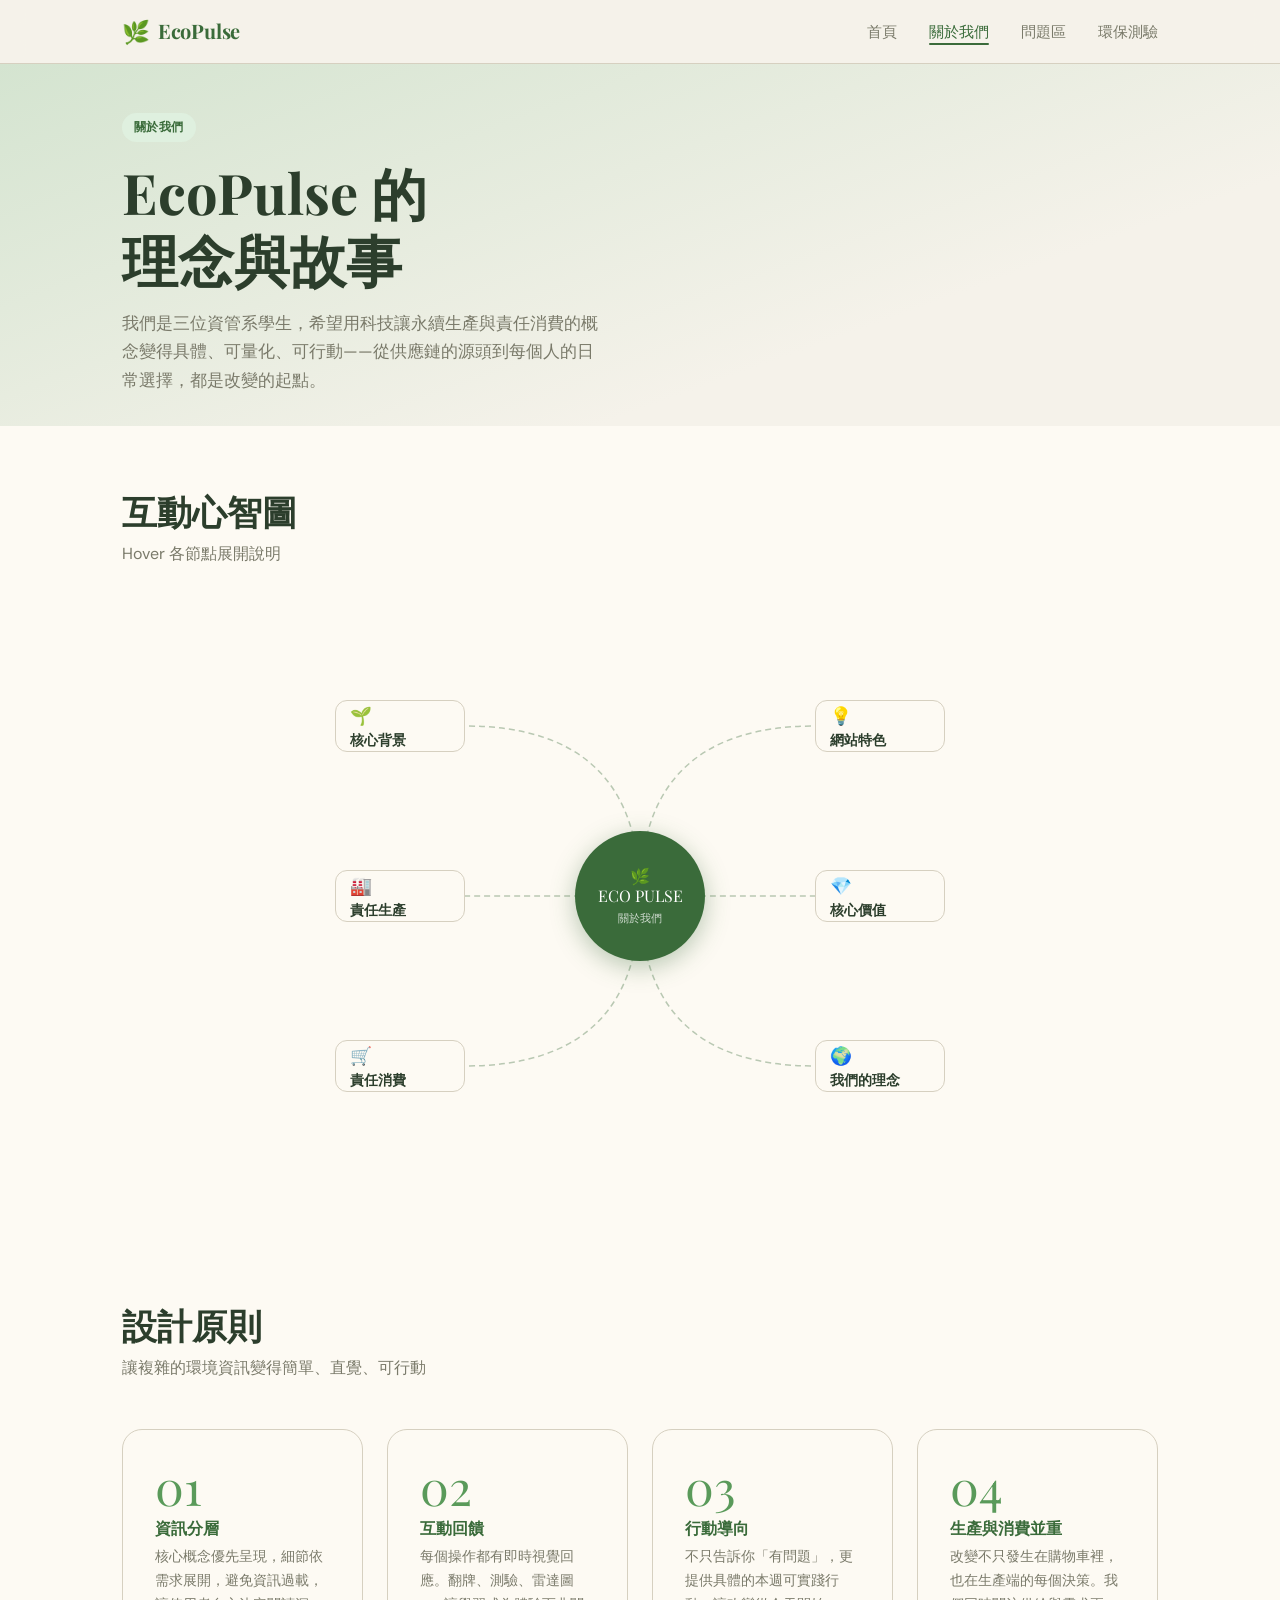
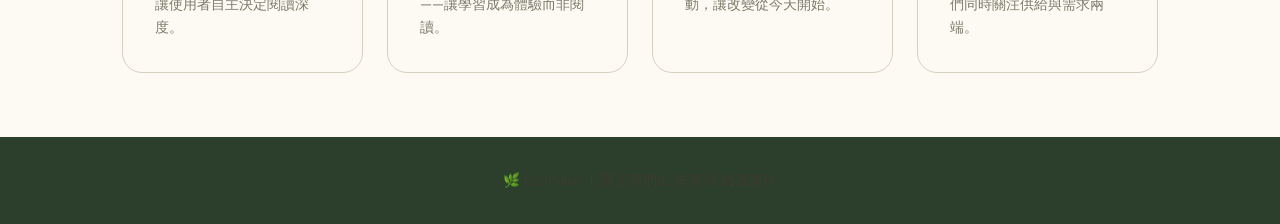
==== commit 29859362: "Update about.html" ====
--- a/pages/about.html
+++ b/pages/about.html
@@ -20,21 +20,21 @@
     }
     .anim-up.visible { opacity: 1; transform: translateY(0); }
 
-    /* 從左滑入 */
+    /* 從左滑入（非 absolute 元素用） */
     .anim-left {
       opacity: 0; transform: translateX(-40px);
       transition: opacity 0.65s ease, transform 0.65s ease;
     }
     .anim-left.visible { opacity: 1; transform: translateX(0); }
 
-    /* 從右滑入 */
+    /* 從右滑入（非 absolute 元素用） */
     .anim-right {
       opacity: 0; transform: translateX(40px);
       transition: opacity 0.65s ease, transform 0.65s ease;
     }
     .anim-right.visible { opacity: 1; transform: translateX(0); }
 
-    /* absolute 定位元素專用：只淡入 */
+    /* absolute 定位元素專用：只淡入，不移動 */
     .anim-fade {
       opacity: 0;
       transition: opacity 0.6s ease;
@@ -54,46 +54,39 @@
     .delay-3 { transition-delay: 0.3s; }
     .delay-4 { transition-delay: 0.4s; }
 
-    /* 全網頁基本設定（為背景漣漪做準備） */
-    body {
+    .page-hero {
+      background: linear-gradient(160deg, #D4E4D0 0%, var(--clr-bg) 70%);
+      padding: var(--sp-2xl) 0 var(--sp-xl);
+    }
+
+    /* ── 優化後的心智圖區塊背景 ── */
+    .mindmap-section { 
+      background: var(--clr-surface); 
       position: relative;
-      overflow-x: hidden;
-    }
-
-    /* ── 全網頁滑鼠跟隨漣漪特效（顏色加深、半徑加大） ── */
-    .body-bg-glow {
-      position: fixed; /* 改用 fixed 確保滾動時也能完美跟隨 */
-      width: 800px;    /* 擴大漣漪範圍 */
-      height: 800px;
-      /* 稍微調深顏色，提高存在感 */
-      background: radial-gradient(circle, rgba(90,154,90,0.14) 0%, rgba(212,228,208,0.06) 45%, rgba(255,255,255,0) 70%);
+      overflow: hidden;
+    }
+
+    /* 隨滑鼠移動的微光漸層背景（初始隱藏，由 JS 控制） */
+    .mm-bg-glow {
+      position: absolute;
+      width: 600px;
+      height: 600px;
+      background: radial-gradient(circle, rgba(90,154,90,0.08) 0%, rgba(212,228,208,0.04) 50%, rgba(255,255,255,0) 70%);
       top: 0;
       left: 0;
       transform: translate(-50%, -50%);
       pointer-events: none;
-      z-index: 0;      /* 置於最底層 */
+      z-index: 1;
       opacity: 0;
       transition: opacity 0.5s ease;
     }
-    body:hover .body-bg-glow {
+    .mindmap-section:hover .mm-bg-glow {
       opacity: 1;
-    }
-
-    /* 讓所有主內容區塊的背景變透明，才看得到全網頁的背景微光 */
-    .page-hero, .section {
-      position: relative;
-      z-index: 1;
-      background: transparent !important; 
-    }
-
-    /* 為了維持原本版面的層次感，可以給大區塊加淡淡的底色基底 */
-    .mindmap-section {
-      background: rgba(255, 255, 255, 0.4) !important;
     }
 
     .mm-wrap {
       position: relative; width: 100%; height: 560px; user-select: none;
-      z-index: 2;
+      z-index: 2; /* 確保內容在漸層微光上方 */
     }
 
     .mm-svg {
@@ -113,30 +106,21 @@
       font-family: var(--ff-body); font-size: 0.7rem; opacity: 0.75; margin-top: 4px;
     }
 
-    /* ── 優化：調整子項目外框大小至中等完美的 155px ── */
+    /* 確保節點有固定高度，防止 JS 計算不準 */
     .mm-node {
-      position: absolute; 
-      width: 155px; /* 從 130px 放大至 155px，更顯大氣 */
-      height: 56px; 
-      box-sizing: border-box;
-      background: #ffffff; 
-      border: 1.5px solid var(--clr-border);
-      border-radius: var(--radius-md); 
-      padding: 0 16px; 
-      cursor: default;
-      display: flex; 
-      align-items: center;  /* 改為水平置中排列，視覺上更好看 */
-      gap: 10px;            /* 圖標與文字的間距 */
-      transition: border-color 0.2s, box-shadow 0.2s, transform 0.2s; 
-      z-index: 10;
+      position: absolute; width: 130px; height: 52px; box-sizing: border-box;
+      background: var(--clr-surface); border: 1.5px solid var(--clr-border);
+      border-radius: var(--radius-md); padding: 0 14px; cursor: default;
+      display: flex; flex-direction: column; justify-content: center;
+      transition: border-color 0.2s, box-shadow 0.2s, transform 0.2s; z-index: 10;
     }
     .mm-node:hover {
       border-color: var(--clr-primary);
       box-shadow: 0 0 0 4px rgba(58,107,58,0.10);
       transform: scale(1.04); z-index: 20;
     }
-    .mm-node .n-icon  { font-size: 1.2rem; display: flex; align-items: center; }
-    .mm-node .n-title { font-size: 0.88rem; font-weight: 600; color: var(--clr-dark); line-height: 1; }
+    .mm-node .n-icon  { font-size: 1.1rem; margin-bottom: 1px; display: inline-block; }
+    .mm-node .n-title { font-size: 0.85rem; font-weight: 600; color: var(--clr-dark); line-height: 1.2; }
 
     /* 主幹曲線（常駐） */
     .main-curve {
@@ -144,11 +128,11 @@
       stroke-width: 1.5; stroke-opacity: 0.35; stroke-dasharray: 6 4;
     }
 
-    /* hover 字卡 */
+    /* hover 字卡（HTML 元素，不是 SVG） */
     .mm-tooltip {
       position: absolute;
       width: 200px;
-      background: #ffffff;
+      background: var(--clr-surface);
       border: 1.5px solid var(--clr-primary);
       border-radius: var(--radius-md);
       padding: var(--sp-md) var(--sp-lg);
@@ -196,7 +180,7 @@
     /* Design Principles */
     .principles-grid { display: grid; grid-template-columns: repeat(4,1fr); gap: var(--sp-lg); }
     .principle-card {
-      background: #ffffff; border-radius: var(--radius-lg);
+      background: var(--clr-surface); border-radius: var(--radius-lg);
       border: 1px solid var(--clr-border); padding: var(--sp-xl);
       position: relative; overflow: hidden;
       cursor: default;
@@ -227,7 +211,6 @@
     .footer {
       background: var(--clr-dark); color: rgba(255,255,255,0.6);
       padding: var(--sp-xl) 0; text-align: center; font-size: 0.85rem;
-      position: relative; z-index: 10;
     }
 
     @media (max-width: 900px) {
@@ -238,8 +221,6 @@
   </style>
 </head>
 <body>
-  <div class="body-bg-glow" id="bodyGlow"></div>
-
   <script src="../js/navbar.js"></script>
 
   <section class="page-hero">
@@ -252,7 +233,9 @@
     </div>
   </section>
 
-  <section class="section mindmap-section">
+  <section class="section mindmap-section" id="mmSection">
+    <div class="mm-bg-glow" id="mmGlow"></div>
+    
     <div class="container">
       <h2 class="section-title anim-title">互動心智圖</h2>
       <p class="section-subtitle anim-up delay-1">Hover 各節點展開說明</p>
@@ -277,7 +260,7 @@
     </div>
   </section>
 
-  <section class="section">
+  <section class="section" style="background:var(--clr-surface)">
     <div class="container">
       <h2 class="section-title anim-title">設計原則</h2>
       <p class="section-subtitle">讓複雜的環境資訊變得簡單、直覺、可行動</p>
@@ -319,7 +302,7 @@
   <script>
     Navbar.init('about');
 
-    /* ── 節點資料 ── */
+    /* ── 節點資料：列點式 ── */
     const NODE_DATA = [
       {
         title: '核心背景', side: 'left',
@@ -347,12 +330,11 @@
       },
     ];
 
-    // 更新為 155px
-    const CARD_W = 155; 
+    const CARD_W = 130;
     const GAP    = 14;
     const TT_W   = 200;
 
-    /* ── 節點與連線定位 ── */
+    /* ── 修正後的節點與連線定位（加入高度微調確保精準對齊中心） ── */
     function positionNodes() {
       const wrap = document.getElementById('mmWrap');
       if (!wrap) return;
@@ -360,9 +342,8 @@
       const H = wrap.offsetHeight;
       const cx = W / 2, cy = H / 2;
 
-      // 配合 155px 的寬度，微調左右間隔使其完美平衡
-      const lx = cx - 250 - CARD_W / 2;
-      const rx = cx + 250 - CARD_W / 2;
+      const lx = cx - 240 - CARD_W / 2;
+      const rx = cx + 240 - CARD_W / 2;
       const ys = [cy - 170, cy, cy + 170];
 
       const positions = [
@@ -378,7 +359,8 @@
         const node = document.getElementById('n' + i);
         if (node) {
           node.style.left = p.x + 'px';
-          const nodeH = node.offsetHeight || 56;
+          // 使用固定或已渲染的高度進行精準 Y 軸置中
+          const nodeH = node.offsetHeight || 52;
           node.style.top  = (p.cy - nodeH / 2) + 'px';
           node.dataset.side = p.side;
         }
@@ -387,7 +369,7 @@
       drawCurves(cx, cy);
     }
 
-    /* ── 主幹：二次貝茲曲線 ── */
+    /* ── 主幹：二次貝茲曲線（中心 → 節點） ── */
     function drawCurves(cx, cy) {
       const svg  = document.getElementById('mmSvg');
       if (!svg) return;
@@ -399,7 +381,7 @@
         const isLeft = NODE_DATA[i].side === 'left';
         const nodeL  = parseFloat(node.style.left);
         const nodeT  = parseFloat(node.style.top);
-        const nodeH  = node.offsetHeight || 56;
+        const nodeH  = node.offsetHeight || 52;
         const nodeCy = nodeT + nodeH / 2;
 
         const ex = isLeft ? nodeL + CARD_W : nodeL;
@@ -415,17 +397,21 @@
       }
     }
 
-    /* ── 全網頁滑鼠漣漪跟隨效果 ── */
-    const bodyGlow = document.getElementById('bodyGlow');
-    if (bodyGlow) {
-      window.addEventListener('mousemove', (e) => {
-        // 使用 e.clientX/Y 配合 fixed 定位，達到流暢的全頁面跟隨
-        bodyGlow.style.left = e.clientX + 'px';
-        bodyGlow.style.top = e.clientY + 'px';
+    /* ── 滑鼠移動：漸層微光跟隨效果 ── */
+    const mmSection = document.getElementById('mmSection');
+    const mmGlow = document.getElementById('mmGlow');
+    
+    if (mmSection && mmGlow) {
+      mmSection.addEventListener('mousemove', (e) => {
+        const rect = mmSection.getBoundingClientRect();
+        const x = e.clientX - rect.left;
+        const y = e.clientY - rect.top;
+        mmGlow.style.left = x + 'px';
+        mmGlow.style.top = y + 'px';
       });
     }
 
-    /* ── Hover Tooltip ── */
+    /* ── Hover Tooltip（HTML 字卡，列點式） ── */
     const tooltip = document.getElementById('mmTooltip');
 
     document.querySelectorAll('.mm-node').forEach((node, i) => {
@@ -442,7 +428,7 @@
         const wrap    = document.getElementById('mmWrap');
         const nodeL   = parseFloat(node.style.left);
         const nodeT   = parseFloat(node.style.top);
-        const nodeH   = node.offsetHeight || 56;
+        const nodeH   = node.offsetHeight || 52;
         const isLeft  = data.side === 'left';
         const wW = wrap.offsetWidth;
         const wH = wrap.offsetHeight;
@@ -503,7 +489,7 @@
             </linearGradient>`;
           svgEl.insertBefore(defs, svgEl.firstChild);
         }
-        rectEl.setAttribute('stroke', `url(#(#${gradId})`);
+        rectEl.setAttribute('stroke', `url(#${gradId})`);
 
         const perimeter = Math.round(2 * (W + H) - (8 - 2 * Math.PI) * r);
 
@@ -543,6 +529,7 @@
       }, 200);
     });
     window.addEventListener('resize', positionNodes);
+    // 額外加上多重定時器，防止因字體延遲載入產生的計算偏差
     setTimeout(positionNodes, 50);
     setTimeout(positionNodes, 300);
   </script>
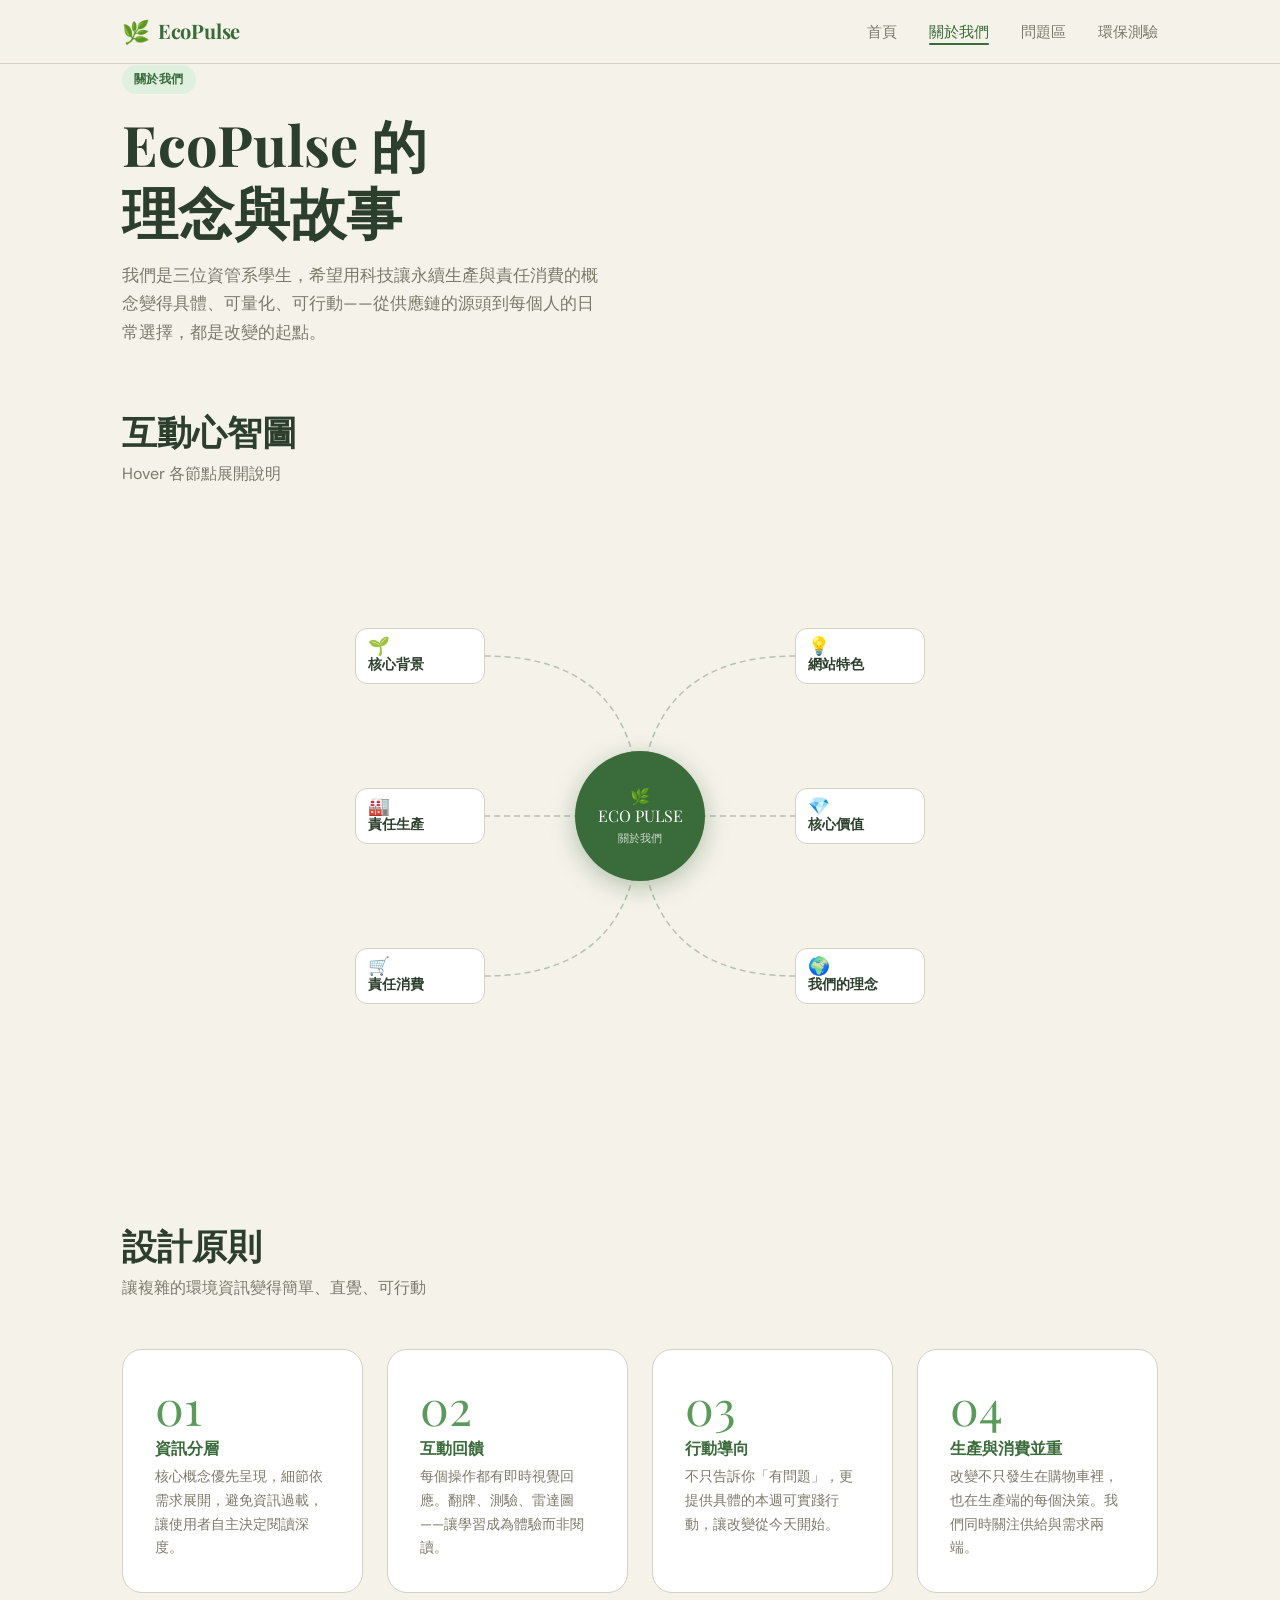
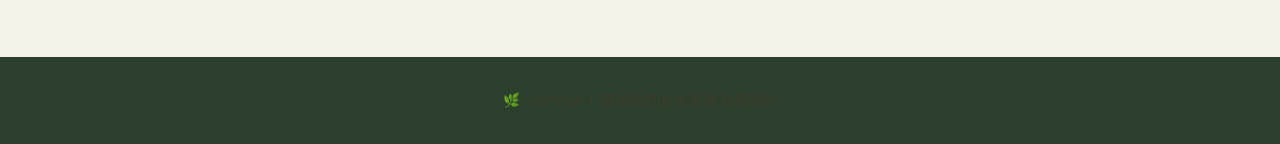
==== commit a96ceaa4: "Update about.html" ====
--- a/pages/about.html
+++ b/pages/about.html
@@ -13,81 +13,60 @@
     }
     .anim-title.visible { opacity: 1; transform: translateY(0); }
 
-    /* 從下滑入 */
     .anim-up {
       opacity: 0; transform: translateY(36px);
       transition: opacity 0.65s ease, transform 0.65s ease;
     }
     .anim-up.visible { opacity: 1; transform: translateY(0); }
 
-    /* 從左滑入（非 absolute 元素用） */
     .anim-left {
       opacity: 0; transform: translateX(-40px);
       transition: opacity 0.65s ease, transform 0.65s ease;
     }
     .anim-left.visible { opacity: 1; transform: translateX(0); }
 
-    /* 從右滑入（非 absolute 元素用） */
     .anim-right {
       opacity: 0; transform: translateX(40px);
       transition: opacity 0.65s ease, transform 0.65s ease;
     }
     .anim-right.visible { opacity: 1; transform: translateX(0); }
 
-    /* absolute 定位元素專用：只淡入，不移動 */
     .anim-fade {
       opacity: 0;
       transition: opacity 0.6s ease;
     }
     .anim-fade.visible { opacity: 1; }
 
-    /* 縮放淡入（用於卡片） */
     .anim-scale {
       opacity: 0;
       transition: opacity 0.6s ease, transform 0.6s ease;
     }
     .anim-scale.visible { opacity: 1; }
 
-    /* 延遲 class */
     .delay-1 { transition-delay: 0.1s; }
     .delay-2 { transition-delay: 0.2s; }
     .delay-3 { transition-delay: 0.3s; }
     .delay-4 { transition-delay: 0.4s; }
 
-    .page-hero {
-      background: linear-gradient(160deg, #D4E4D0 0%, var(--clr-bg) 70%);
-      padding: var(--sp-2xl) 0 var(--sp-xl);
-    }
-
-    /* ── 優化後的心智圖區塊背景 ── */
-    .mindmap-section { 
-      background: var(--clr-surface); 
+    /* 心智圖區塊 */
+    .mindmap-section {
       position: relative;
-      overflow: hidden;
-    }
-
-    /* 隨滑鼠移動的微光漸層背景（初始隱藏，由 JS 控制） */
-    .mm-bg-glow {
-      position: absolute;
-      width: 600px;
-      height: 600px;
-      background: radial-gradient(circle, rgba(90,154,90,0.08) 0%, rgba(212,228,208,0.04) 50%, rgba(255,255,255,0) 70%);
-      top: 0;
-      left: 0;
-      transform: translate(-50%, -50%);
-      pointer-events: none;
-      z-index: 1;
-      opacity: 0;
-      transition: opacity 0.5s ease;
-    }
-    .mindmap-section:hover .mm-bg-glow {
-      opacity: 1;
     }
 
     .mm-wrap {
       position: relative; width: 100%; height: 560px; user-select: none;
-      z-index: 2; /* 確保內容在漸層微光上方 */
-    }
+      z-index: 2;
+    }
+
+    /* 局部微光背景 */
+    .mm-bg-glow {
+      position: absolute; width: 480px; height: 480px;
+      background: radial-gradient(circle, rgba(58,107,58,0.08) 0%, rgba(255,255,255,0) 70%);
+      top: 50%; left: 50%; transform: translate(-50%, -50%);
+      pointer-events: none; z-index: 1; opacity: 0;
+      transition: opacity 0.4s ease;
+    }
+    .mm-wrap:hover .mm-bg-glow { opacity: 1; }
 
     .mm-svg {
       position: absolute; inset: 0; width: 100%; height: 100%; overflow: visible;
@@ -106,44 +85,38 @@
       font-family: var(--ff-body); font-size: 0.7rem; opacity: 0.75; margin-top: 4px;
     }
 
-    /* 確保節點有固定高度，防止 JS 計算不準 */
+    /* 還原原本最安全的外框尺寸 130px */
     .mm-node {
-      position: absolute; width: 130px; height: 52px; box-sizing: border-box;
-      background: var(--clr-surface); border: 1.5px solid var(--clr-border);
-      border-radius: var(--radius-md); padding: 0 14px; cursor: default;
+      position: absolute; width: 130px; height: 56px; box-sizing: border-box;
+      background: #ffffff; border: 1.5px solid var(--clr-border);
+      border-radius: var(--radius-md); padding: 0 12px; cursor: default;
       display: flex; flex-direction: column; justify-content: center;
       transition: border-color 0.2s, box-shadow 0.2s, transform 0.2s; z-index: 10;
     }
     .mm-node:hover {
       border-color: var(--clr-primary);
-      box-shadow: 0 0 0 4px rgba(58,107,58,0.10);
-      transform: scale(1.04); z-index: 20;
-    }
-    .mm-node .n-icon  { font-size: 1.1rem; margin-bottom: 1px; display: inline-block; }
-    .mm-node .n-title { font-size: 0.85rem; font-weight: 600; color: var(--clr-dark); line-height: 1.2; }
-
-    /* 主幹曲線（常駐） */
+      box-shadow: 0 0 0 4px rgba(58,107,58,0.08);
+      transform: scale(1.03); z-index: 20;
+    }
+    .mm-node .n-icon  { font-size: 1.1rem; margin-bottom: 2px; line-height: 1; }
+    .mm-node .n-title { font-size: 0.85rem; font-weight: 600; color: var(--clr-dark); line-height: 1.1; }
+
+    /* 主幹曲線 */
     .main-curve {
       fill: none; stroke: #3A6B3A;
       stroke-width: 1.5; stroke-opacity: 0.35; stroke-dasharray: 6 4;
     }
 
-    /* hover 字卡（HTML 元素，不是 SVG） */
+    /* hover 字卡 */
     .mm-tooltip {
-      position: absolute;
-      width: 200px;
-      background: var(--clr-surface);
-      border: 1.5px solid var(--clr-primary);
-      border-radius: var(--radius-md);
-      padding: var(--sp-md) var(--sp-lg);
-      box-shadow: var(--shadow-lg);
-      z-index: 40; pointer-events: none;
-      visibility: hidden; opacity: 0;
+      position: absolute; width: 200px; background: #ffffff;
+      border: 1.5px solid var(--clr-primary); border-radius: var(--radius-md);
+      padding: var(--sp-md) var(--sp-lg); box-shadow: var(--shadow-lg);
+      z-index: 40; pointer-events: none; visibility: hidden; opacity: 0;
       transition: opacity 0.18s ease, transform 0.18s ease, visibility 0s linear 0.18s;
     }
     .mm-tooltip.show {
-      visibility: visible; opacity: 1;
-      transform: translate(0,0) !important;
+      visibility: visible; opacity: 1; transform: translate(0,0) !important;
       transition: opacity 0.18s ease, transform 0.18s ease, visibility 0s linear 0s;
     }
     .mm-tooltip .tt-title {
@@ -180,29 +153,22 @@
     /* Design Principles */
     .principles-grid { display: grid; grid-template-columns: repeat(4,1fr); gap: var(--sp-lg); }
     .principle-card {
-      background: var(--clr-surface); border-radius: var(--radius-lg);
+      background: #ffffff; border-radius: var(--radius-lg);
       border: 1px solid var(--clr-border); padding: var(--sp-xl);
-      position: relative; overflow: hidden;
-      cursor: default;
-    }
-
-    /* SVG 外框跑圈動畫 */
+      position: relative; overflow: hidden; cursor: default;
+    }
+
     .principle-ring {
-      position: absolute; inset: 0;
-      width: 100%; height: 100%;
-      pointer-events: none;
-      overflow: visible;
+      position: absolute; inset: 0; width: 100%; height: 100%;
+      pointer-events: none; overflow: visible;
     }
     .principle-ring rect {
-      fill: none;
-      stroke-width: 2.5;
-      stroke-linecap: round;
+      fill: none; stroke-width: 2.5; stroke-linecap: round;
       transition: stroke-dashoffset 0.85s cubic-bezier(0.4, 0, 0.2, 1);
     }
 
     .principle-num {
-      font-family: var(--ff-display); font-size: 3rem;
-      color: var(--clr-primary-lt);
+      font-family: var(--ff-display); font-size: 3rem; color: var(--clr-primary-lt);
       line-height: 1; margin-bottom: var(--sp-sm);
     }
     .principle-card h3 { font-size: 1rem; margin-bottom: var(--sp-sm); color: var(--clr-primary); }
@@ -211,6 +177,7 @@
     .footer {
       background: var(--clr-dark); color: rgba(255,255,255,0.6);
       padding: var(--sp-xl) 0; text-align: center; font-size: 0.85rem;
+      position: relative; z-index: 10;
     }
 
     @media (max-width: 900px) {
@@ -221,6 +188,7 @@
   </style>
 </head>
 <body>
+
   <script src="../js/navbar.js"></script>
 
   <section class="page-hero">
@@ -233,14 +201,13 @@
     </div>
   </section>
 
-  <section class="section mindmap-section" id="mmSection">
-    <div class="mm-bg-glow" id="mmGlow"></div>
-    
+  <section class="section mindmap-section">
     <div class="container">
       <h2 class="section-title anim-title">互動心智圖</h2>
       <p class="section-subtitle anim-up delay-1">Hover 各節點展開說明</p>
 
       <div class="mm-wrap" id="mmWrap">
+        <div class="mm-bg-glow" id="mmGlow"></div>
         <svg class="mm-svg" id="mmSvg"></svg>
 
         <div class="mm-center anim-fade">🌿<br/>ECO PULSE<small>關於我們</small></div>
@@ -260,7 +227,7 @@
     </div>
   </section>
 
-  <section class="section" style="background:var(--clr-surface)">
+  <section class="section">
     <div class="container">
       <h2 class="section-title anim-title">設計原則</h2>
       <p class="section-subtitle">讓複雜的環境資訊變得簡單、直覺、可行動</p>
@@ -302,39 +269,19 @@
   <script>
     Navbar.init('about');
 
-    /* ── 節點資料：列點式 ── */
     const NODE_DATA = [
-      {
-        title: '核心背景', side: 'left',
-        points: ['全球每年產生約 20 億噸固體廢棄物', '超過 30% 未妥善處理', 'SDG 12 同時關注生產端與消費端']
-      },
-      {
-        title: '責任生產', side: 'left',
-        points: ['綠色供應鏈與低碳製程', '企業永續報告與資訊揭露', '循環經濟：減廢料、延長產品壽命']
-      },
-      {
-        title: '責任消費', side: 'left',
-        points: ['有意識地選擇永續商品', '減少一次性消費與過度購買', '了解碳足跡，從日常小事改變']
-      },
-      {
-        title: '網站特色', side: 'right',
-        points: ['互動翻牌卡片，深入瞭解問題', '20 題環保測驗量化生活習慣', '雷達圖即時呈現個人指數']
-      },
-      {
-        title: '核心價值', side: 'right',
-        points: ['透明：資料來源公開可查', '互動：對話而非單向說教', '行動導向：建議本週就能實踐']
-      },
-      {
-        title: '我們的理念', side: 'right',
-        points: ['生產與消費是一體兩面', '企業責任與個人行動缺一不可', '每個有意識的選擇都算數']
-      },
+      { title: '核心背景', side: 'left', points: ['全球每年產生約 20 億噸固體廢棄物', '超過 30% 未妥善處理', 'SDG 12 同時關注生產端與消費端'] },
+      { title: '責任生產', side: 'left', points: ['綠色供應鏈與低碳製程', '企業永續報告與資訊揭露', '循環經濟：減廢料、延長產品壽命'] },
+      { title: '責任消費', side: 'left', points: ['有意識地選擇永續商品', '減少一次性消費與過度購買', '了解碳足跡，從日常小事改變'] },
+      { title: '網站特色', side: 'right', points: ['互動翻牌卡片，深入瞭解問題', '20 題環保測驗量化生活習慣', '雷達圖即時呈現個人指數'] },
+      { title: '核心價值', side: 'right', points: ['透明：資料來源公開可查', '互動：對話而非單向說教', '行動導向：建議本週就能實踐'] },
+      { title: '我們的理念', side: 'right', points: ['生產與消費是一體兩面', '企業責任與個人行動缺一不可', '每個有意識的選擇都算數'] },
     ];
 
-    const CARD_W = 130;
-    const GAP    = 14;
+    const CARD_W = 130; 
+    const GAP    = 12;
     const TT_W   = 200;
 
-    /* ── 修正後的節點與連線定位（加入高度微調確保精準對齊中心） ── */
     function positionNodes() {
       const wrap = document.getElementById('mmWrap');
       if (!wrap) return;
@@ -342,9 +289,9 @@
       const H = wrap.offsetHeight;
       const cx = W / 2, cy = H / 2;
 
-      const lx = cx - 240 - CARD_W / 2;
-      const rx = cx + 240 - CARD_W / 2;
-      const ys = [cy - 170, cy, cy + 170];
+      const lx = cx - 220 - CARD_W / 2;
+      const rx = cx + 220 - CARD_W / 2;
+      const ys = [cy - 160, cy, cy + 160];
 
       const positions = [
         { x: lx, cy: ys[0], side: 'left'  },
@@ -359,8 +306,7 @@
         const node = document.getElementById('n' + i);
         if (node) {
           node.style.left = p.x + 'px';
-          // 使用固定或已渲染的高度進行精準 Y 軸置中
-          const nodeH = node.offsetHeight || 52;
+          const nodeH = node.offsetHeight || 56;
           node.style.top  = (p.cy - nodeH / 2) + 'px';
           node.dataset.side = p.side;
         }
@@ -369,7 +315,6 @@
       drawCurves(cx, cy);
     }
 
-    /* ── 主幹：二次貝茲曲線（中心 → 節點） ── */
     function drawCurves(cx, cy) {
       const svg  = document.getElementById('mmSvg');
       if (!svg) return;
@@ -381,12 +326,11 @@
         const isLeft = NODE_DATA[i].side === 'left';
         const nodeL  = parseFloat(node.style.left);
         const nodeT  = parseFloat(node.style.top);
-        const nodeH  = node.offsetHeight || 52;
+        const nodeH  = node.offsetHeight || 56;
         const nodeCy = nodeT + nodeH / 2;
 
         const ex = isLeft ? nodeL + CARD_W : nodeL;
         const ey = nodeCy;
-
         const qx = cx;   
         const qy = ey;   
 
@@ -397,29 +341,24 @@
       }
     }
 
-    /* ── 滑鼠移動：漸層微光跟隨效果 ── */
-    const mmSection = document.getElementById('mmSection');
+    const mmWrap = document.getElementById('mmWrap');
     const mmGlow = document.getElementById('mmGlow');
-    
-    if (mmSection && mmGlow) {
-      mmSection.addEventListener('mousemove', (e) => {
-        const rect = mmSection.getBoundingClientRect();
+    if (mmWrap && mmGlow) {
+      mmWrap.addEventListener('mousemove', (e) => {
+        const rect = mmWrap.getBoundingClientRect();
         const x = e.clientX - rect.left;
-        const y = e.clientY - rect.top;
+        const topVal = e.clientY - rect.top;
         mmGlow.style.left = x + 'px';
-        mmGlow.style.top = y + 'px';
+        mmGlow.style.top  = topVal + 'px';
       });
     }
 
-    /* ── Hover Tooltip（HTML 字卡，列點式） ── */
     const tooltip = document.getElementById('mmTooltip');
-
     document.querySelectorAll('.mm-node').forEach((node, i) => {
       node.addEventListener('mouseenter', () => {
         const data = NODE_DATA[i];
         document.getElementById('ttTitle').textContent = data.title;
-        document.getElementById('ttList').innerHTML =
-          data.points.map(p => `<li>${p}</li>`).join('');
+        document.getElementById('ttList').innerHTML = data.points.map(p => `<li>${p}</li>`).join('');
 
         tooltip.classList.remove('show');
         tooltip.style.transition = 'none';
@@ -428,18 +367,16 @@
         const wrap    = document.getElementById('mmWrap');
         const nodeL   = parseFloat(node.style.left);
         const nodeT   = parseFloat(node.style.top);
-        const nodeH   = node.offsetHeight || 52;
+        const nodeH   = node.offsetHeight || 56;
         const isLeft  = data.side === 'left';
         const wW = wrap.offsetWidth;
         const wH = wrap.offsetHeight;
 
         let left, top, sx;
         if (isLeft) {
-          left = nodeL - TT_W - GAP;
-          sx   = -10;
+          left = nodeL - TT_W - GAP; sx = -10;
         } else {
-          left = nodeL + CARD_W + GAP;
-          sx   = 10;
+          left = nodeL + CARD_W + GAP; sx = 10;
         }
         top = nodeT + (nodeH - ttH) / 2;
 
@@ -455,12 +392,9 @@
         tooltip.classList.add('show');
       });
 
-      node.addEventListener('mouseleave', () => {
-        tooltip.classList.remove('show');
-      });
+      node.addEventListener('mouseleave', () => { tooltip.classList.remove('show'); });
     });
 
-    /* ── 設計原則外框動畫 ── */
     function initRings() {
       document.querySelectorAll('.principle-card').forEach((card, idx) => {
         const svgEl  = card.querySelector('svg');
@@ -472,19 +406,17 @@
         const r = 20;
 
         svgEl.setAttribute('viewBox', `0 0 ${W} ${H}`);
-        rectEl.setAttribute('x', 1.5);
-        rectEl.setAttribute('y', 1.5);
-        rectEl.setAttribute('width',  W - 3);
-        rectEl.setAttribute('height', H - 3);
+        rectEl.setAttribute('x', 1.5); rectEl.setAttribute('y', 1.5);
+        rectEl.setAttribute('width',  W - 3); rectEl.setAttribute('height', H - 3);
 
         const gradId = `ringGrad${idx}`;
         if (!svgEl.querySelector(`#${gradId}`)) {
           const defs = document.createElementNS('http://www.w3.org/2000/svg', 'defs');
           defs.innerHTML = `
             <linearGradient id="${gradId}" x1="0%" y1="0%" x2="100%" y2="100%">
-              <stop offset="0%"   stop-color="#3A6B3A" stop-opacity="0"/>
-              <stop offset="30%"  stop-color="#5A9A5A" stop-opacity="0.7"/>
-              <stop offset="70%"  stop-color="#5A9A5A" stop-opacity="0.7"/>
+              <stop offset="0%" stop-color="#3A6B3A" stop-opacity="0"/>
+              <stop offset="30%" stop-color="#5A9A5A" stop-opacity="0.7"/>
+              <stop offset="70%" stop-color="#5A9A5A" stop-opacity="0.7"/>
               <stop offset="100%" stop-color="#3A6B3A" stop-opacity="0"/>
             </linearGradient>`;
           svgEl.insertBefore(defs, svgEl.firstChild);
@@ -492,17 +424,11 @@
         rectEl.setAttribute('stroke', `url(#${gradId})`);
 
         const perimeter = Math.round(2 * (W + H) - (8 - 2 * Math.PI) * r);
-
         rectEl.style.strokeDasharray  = perimeter;
         rectEl.style.strokeDashoffset = perimeter;
 
-        card.addEventListener('mouseenter', () => {
-          rectEl.style.strokeDashoffset = 0;
-        });
-
-        card.addEventListener('mouseleave', () => {
-          rectEl.style.strokeDashoffset = perimeter;
-        });
+        card.addEventListener('mouseenter', () => { rectEl.style.strokeDashoffset = 0; });
+        card.addEventListener('mouseleave', () => { rectEl.style.strokeDashoffset = perimeter; });
       });
     }
 
@@ -510,28 +436,20 @@
     window.addEventListener('resize', initRings);
     setTimeout(initRings, 100);
 
-    /* ── Scroll 動畫 ── */
     const animObs = new IntersectionObserver(entries => {
       entries.forEach(e => {
-        if (e.isIntersecting) {
-          e.target.classList.add('visible');
-          animObs.unobserve(e.target);
-        }
+        if (e.isIntersecting) { e.target.classList.add('visible'); animObs.unobserve(e.target); }
       });
     }, { threshold: 0.15 });
 
     window.addEventListener('load', () => {
       positionNodes();
       setTimeout(() => {
-        document.querySelectorAll(
-          '.anim-title, .anim-up, .anim-left, .anim-right, .anim-scale, .anim-fade'
-        ).forEach(el => animObs.observe(el));
+        document.querySelectorAll('.anim-title, .anim-up, .anim-left, .anim-right, .anim-scale, .anim-fade').forEach(el => animObs.observe(el));
       }, 200);
     });
     window.addEventListener('resize', positionNodes);
-    // 額外加上多重定時器，防止因字體延遲載入產生的計算偏差
     setTimeout(positionNodes, 50);
-    setTimeout(positionNodes, 300);
   </script>
 </body>
 </html>
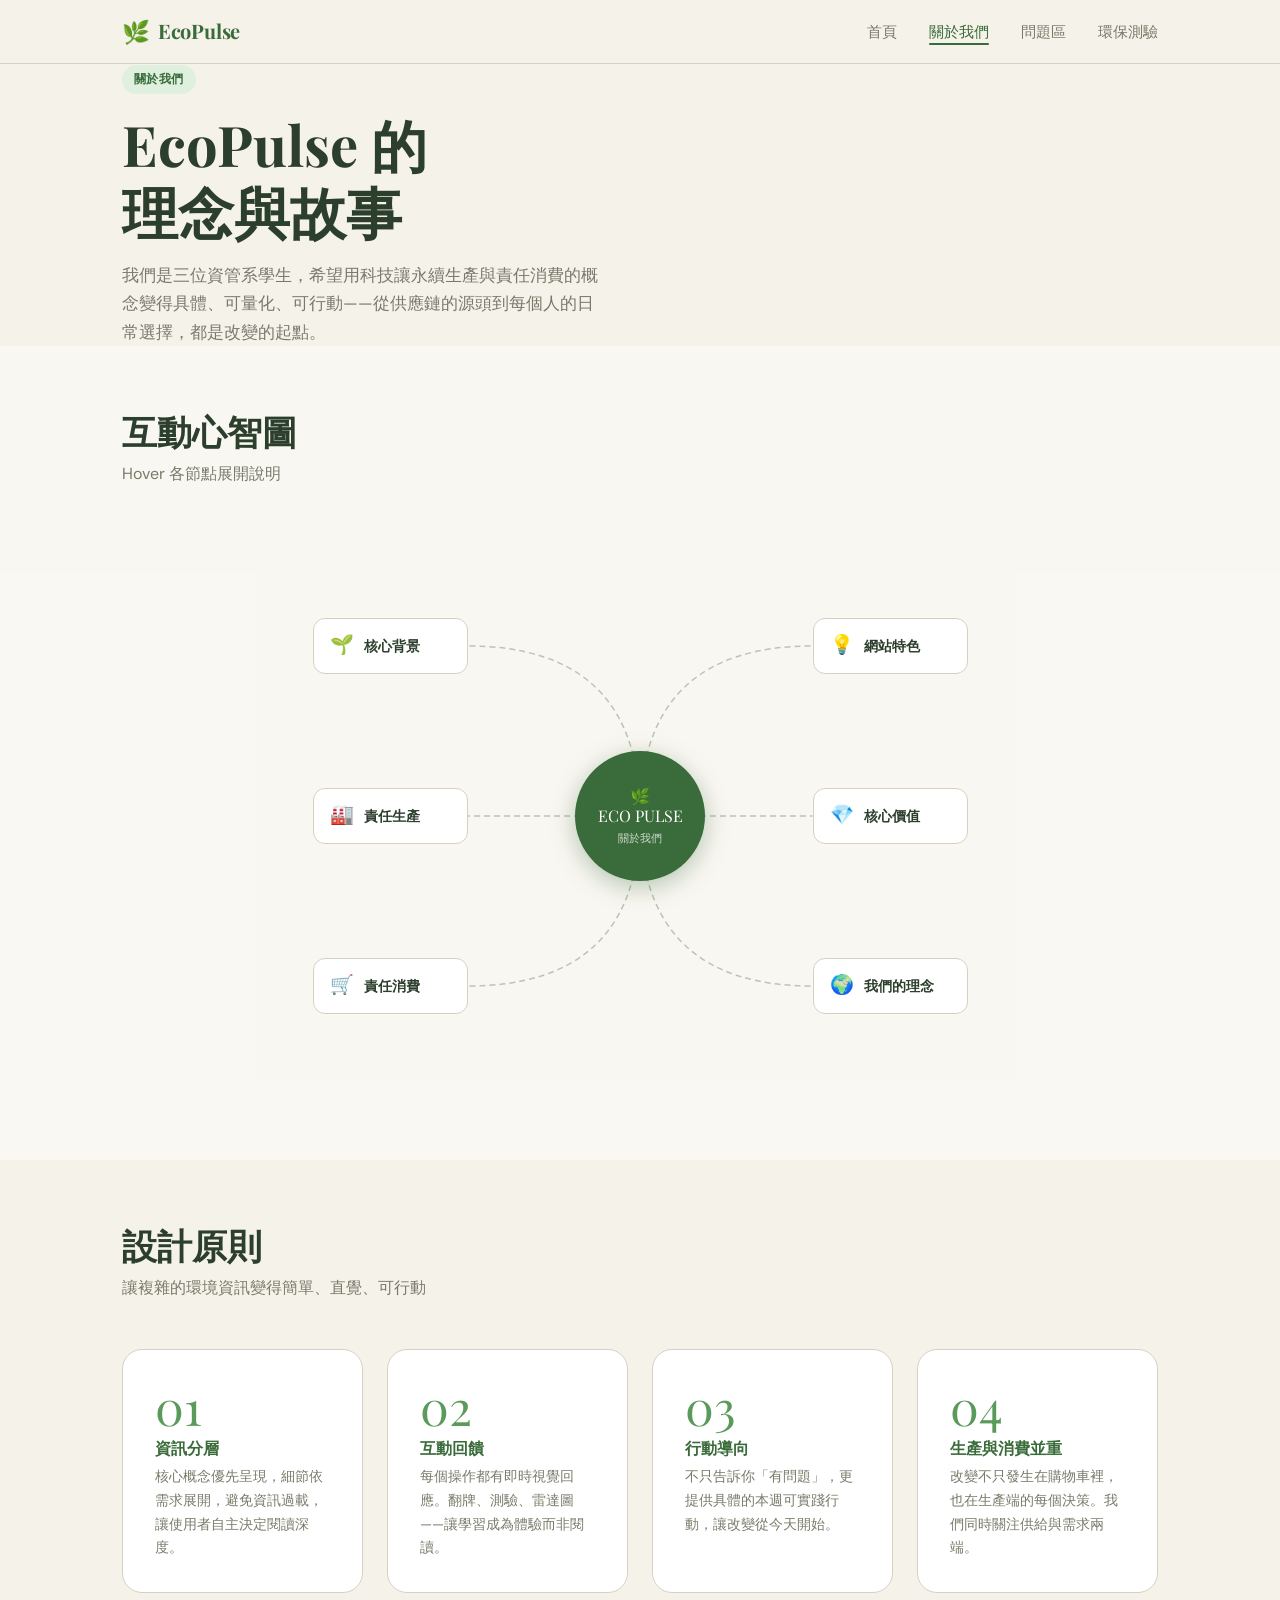
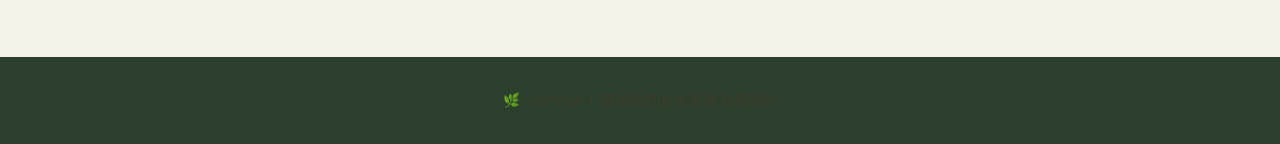
==== commit 2a01bf40: "Enhance animations and layout in about.html" ====
--- a/pages/about.html
+++ b/pages/about.html
@@ -13,60 +13,88 @@
     }
     .anim-title.visible { opacity: 1; transform: translateY(0); }
 
+    /* 從下滑入 */
     .anim-up {
       opacity: 0; transform: translateY(36px);
       transition: opacity 0.65s ease, transform 0.65s ease;
     }
     .anim-up.visible { opacity: 1; transform: translateY(0); }
 
+    /* 從左滑入 */
     .anim-left {
       opacity: 0; transform: translateX(-40px);
       transition: opacity 0.65s ease, transform 0.65s ease;
     }
     .anim-left.visible { opacity: 1; transform: translateX(0); }
 
+    /* 從右滑入 */
     .anim-right {
       opacity: 0; transform: translateX(40px);
       transition: opacity 0.65s ease, transform 0.65s ease;
     }
     .anim-right.visible { opacity: 1; transform: translateX(0); }
 
+    /* absolute 定位元素專用：只淡入 */
     .anim-fade {
       opacity: 0;
       transition: opacity 0.6s ease;
     }
     .anim-fade.visible { opacity: 1; }
 
+    /* 縮放淡入（用於卡片） */
     .anim-scale {
       opacity: 0;
       transition: opacity 0.6s ease, transform 0.6s ease;
     }
     .anim-scale.visible { opacity: 1; }
 
+    /* 延遲 class */
     .delay-1 { transition-delay: 0.1s; }
     .delay-2 { transition-delay: 0.2s; }
     .delay-3 { transition-delay: 0.3s; }
     .delay-4 { transition-delay: 0.4s; }
 
-    /* 心智圖區塊 */
+    /* 全網頁基本設定（為背景漣漪做準備） */
+    body {
+      position: relative;
+      overflow-x: hidden;
+    }
+
+    /* ── 全網頁滑鼠跟隨漣漪特效（顏色加深、半徑加大） ── */
+    .body-bg-glow {
+      position: fixed; /* 改用 fixed 確保滾動時也能完美跟隨 */
+      width: 800px;    /* 擴大漣漪範圍 */
+      height: 800px;
+      /* 稍微調深顏色，提高存在感 */
+      background: radial-gradient(circle, rgba(90,154,90,0.14) 0%, rgba(212,228,208,0.06) 45%, rgba(255,255,255,0) 70%);
+      top: 0;
+      left: 0;
+      transform: translate(-50%, -50%);
+      pointer-events: none;
+      z-index: 0;      /* 置於最底層 */
+      opacity: 0;
+      transition: opacity 0.5s ease;
+    }
+    body:hover .body-bg-glow {
+      opacity: 1;
+    }
+
+    /* 讓所有主內容區塊的背景變透明，才看得到全網頁的背景微光 */
+    .page-hero, .section {
+      position: relative;
+      z-index: 1;
+      background: transparent !important; 
+    }
+
+    /* 為了維持原本版面的層次感，可以給大區塊加淡淡的底色基底 */
     .mindmap-section {
-      position: relative;
+      background: rgba(255, 255, 255, 0.4) !important;
     }
 
     .mm-wrap {
       position: relative; width: 100%; height: 560px; user-select: none;
       z-index: 2;
     }
-
-    /* 局部微光背景 */
-    .mm-bg-glow {
-      position: absolute; width: 480px; height: 480px;
-      background: radial-gradient(circle, rgba(58,107,58,0.08) 0%, rgba(255,255,255,0) 70%);
-      top: 50%; left: 50%; transform: translate(-50%, -50%);
-      pointer-events: none; z-index: 1; opacity: 0;
-      transition: opacity 0.4s ease;
-    }
-    .mm-wrap:hover .mm-bg-glow { opacity: 1; }
 
     .mm-svg {
       position: absolute; inset: 0; width: 100%; height: 100%; overflow: visible;
@@ -85,23 +113,32 @@
       font-family: var(--ff-body); font-size: 0.7rem; opacity: 0.75; margin-top: 4px;
     }
 
-    /* 還原原本最安全的外框尺寸 130px */
+    /* ── 優化：調整子項目外框大小至中等完美的 155px ── */
     .mm-node {
-      position: absolute; width: 130px; height: 56px; box-sizing: border-box;
-      background: #ffffff; border: 1.5px solid var(--clr-border);
-      border-radius: var(--radius-md); padding: 0 12px; cursor: default;
-      display: flex; flex-direction: column; justify-content: center;
-      transition: border-color 0.2s, box-shadow 0.2s, transform 0.2s; z-index: 10;
+      position: absolute; 
+      width: 155px; /* 從 130px 放大至 155px，更顯大氣 */
+      height: 56px; 
+      box-sizing: border-box;
+      background: #ffffff; 
+      border: 1.5px solid var(--clr-border);
+      border-radius: var(--radius-md); 
+      padding: 0 16px; 
+      cursor: default;
+      display: flex; 
+      align-items: center;  /* 改為水平置中排列，視覺上更好看 */
+      gap: 10px;            /* 圖標與文字的間距 */
+      transition: border-color 0.2s, box-shadow 0.2s, transform 0.2s; 
+      z-index: 10;
     }
     .mm-node:hover {
       border-color: var(--clr-primary);
-      box-shadow: 0 0 0 4px rgba(58,107,58,0.08);
-      transform: scale(1.03); z-index: 20;
-    }
-    .mm-node .n-icon  { font-size: 1.1rem; margin-bottom: 2px; line-height: 1; }
-    .mm-node .n-title { font-size: 0.85rem; font-weight: 600; color: var(--clr-dark); line-height: 1.1; }
-
-    /* 主幹曲線 */
+      box-shadow: 0 0 0 4px rgba(58,107,58,0.10);
+      transform: scale(1.04); z-index: 20;
+    }
+    .mm-node .n-icon  { font-size: 1.2rem; display: flex; align-items: center; }
+    .mm-node .n-title { font-size: 0.88rem; font-weight: 600; color: var(--clr-dark); line-height: 1; }
+
+    /* 主幹曲線（常駐） */
     .main-curve {
       fill: none; stroke: #3A6B3A;
       stroke-width: 1.5; stroke-opacity: 0.35; stroke-dasharray: 6 4;
@@ -109,14 +146,20 @@
 
     /* hover 字卡 */
     .mm-tooltip {
-      position: absolute; width: 200px; background: #ffffff;
-      border: 1.5px solid var(--clr-primary); border-radius: var(--radius-md);
-      padding: var(--sp-md) var(--sp-lg); box-shadow: var(--shadow-lg);
-      z-index: 40; pointer-events: none; visibility: hidden; opacity: 0;
+      position: absolute;
+      width: 200px;
+      background: #ffffff;
+      border: 1.5px solid var(--clr-primary);
+      border-radius: var(--radius-md);
+      padding: var(--sp-md) var(--sp-lg);
+      box-shadow: var(--shadow-lg);
+      z-index: 40; pointer-events: none;
+      visibility: hidden; opacity: 0;
       transition: opacity 0.18s ease, transform 0.18s ease, visibility 0s linear 0.18s;
     }
     .mm-tooltip.show {
-      visibility: visible; opacity: 1; transform: translate(0,0) !important;
+      visibility: visible; opacity: 1;
+      transform: translate(0,0) !important;
       transition: opacity 0.18s ease, transform 0.18s ease, visibility 0s linear 0s;
     }
     .mm-tooltip .tt-title {
@@ -155,20 +198,27 @@
     .principle-card {
       background: #ffffff; border-radius: var(--radius-lg);
       border: 1px solid var(--clr-border); padding: var(--sp-xl);
-      position: relative; overflow: hidden; cursor: default;
-    }
-
+      position: relative; overflow: hidden;
+      cursor: default;
+    }
+
+    /* SVG 外框跑圈動畫 */
     .principle-ring {
-      position: absolute; inset: 0; width: 100%; height: 100%;
-      pointer-events: none; overflow: visible;
+      position: absolute; inset: 0;
+      width: 100%; height: 100%;
+      pointer-events: none;
+      overflow: visible;
     }
     .principle-ring rect {
-      fill: none; stroke-width: 2.5; stroke-linecap: round;
+      fill: none;
+      stroke-width: 2.5;
+      stroke-linecap: round;
       transition: stroke-dashoffset 0.85s cubic-bezier(0.4, 0, 0.2, 1);
     }
 
     .principle-num {
-      font-family: var(--ff-display); font-size: 3rem; color: var(--clr-primary-lt);
+      font-family: var(--ff-display); font-size: 3rem;
+      color: var(--clr-primary-lt);
       line-height: 1; margin-bottom: var(--sp-sm);
     }
     .principle-card h3 { font-size: 1rem; margin-bottom: var(--sp-sm); color: var(--clr-primary); }
@@ -188,6 +238,7 @@
   </style>
 </head>
 <body>
+  <div class="body-bg-glow" id="bodyGlow"></div>
 
   <script src="../js/navbar.js"></script>
 
@@ -207,7 +258,6 @@
       <p class="section-subtitle anim-up delay-1">Hover 各節點展開說明</p>
 
       <div class="mm-wrap" id="mmWrap">
-        <div class="mm-bg-glow" id="mmGlow"></div>
         <svg class="mm-svg" id="mmSvg"></svg>
 
         <div class="mm-center anim-fade">🌿<br/>ECO PULSE<small>關於我們</small></div>
@@ -269,19 +319,40 @@
   <script>
     Navbar.init('about');
 
+    /* ── 節點資料 ── */
     const NODE_DATA = [
-      { title: '核心背景', side: 'left', points: ['全球每年產生約 20 億噸固體廢棄物', '超過 30% 未妥善處理', 'SDG 12 同時關注生產端與消費端'] },
-      { title: '責任生產', side: 'left', points: ['綠色供應鏈與低碳製程', '企業永續報告與資訊揭露', '循環經濟：減廢料、延長產品壽命'] },
-      { title: '責任消費', side: 'left', points: ['有意識地選擇永續商品', '減少一次性消費與過度購買', '了解碳足跡，從日常小事改變'] },
-      { title: '網站特色', side: 'right', points: ['互動翻牌卡片，深入瞭解問題', '20 題環保測驗量化生活習慣', '雷達圖即時呈現個人指數'] },
-      { title: '核心價值', side: 'right', points: ['透明：資料來源公開可查', '互動：對話而非單向說教', '行動導向：建議本週就能實踐'] },
-      { title: '我們的理念', side: 'right', points: ['生產與消費是一體兩面', '企業責任與個人行動缺一不可', '每個有意識的選擇都算數'] },
+      {
+        title: '核心背景', side: 'left',
+        points: ['全球每年產生約 20 億噸固體廢棄物', '超過 30% 未妥善處理', 'SDG 12 同時關注生產端與消費端']
+      },
+      {
+        title: '責任生產', side: 'left',
+        points: ['綠色供應鏈與低碳製程', '企業永續報告與資訊揭露', '循環經濟：減廢料、延長產品壽命']
+      },
+      {
+        title: '責任消費', side: 'left',
+        points: ['有意識地選擇永續商品', '減少一次性消費與過度購買', '了解碳足跡，從日常小事改變']
+      },
+      {
+        title: '網站特色', side: 'right',
+        points: ['互動翻牌卡片，深入瞭解問題', '20 題環保測驗量化生活習慣', '雷達圖即時呈現個人指數']
+      },
+      {
+        title: '核心價值', side: 'right',
+        points: ['透明：資料來源公開可查', '互動：對話而非單向說教', '行動導向：建議本週就能實踐']
+      },
+      {
+        title: '我們的理念', side: 'right',
+        points: ['生產與消費是一體兩面', '企業責任與個人行動缺一不可', '每個有意識的選擇都算數']
+      },
     ];
 
-    const CARD_W = 130; 
-    const GAP    = 12;
+    // 更新為 155px
+    const CARD_W = 155; 
+    const GAP    = 14;
     const TT_W   = 200;
 
+    /* ── 節點與連線定位 ── */
     function positionNodes() {
       const wrap = document.getElementById('mmWrap');
       if (!wrap) return;
@@ -289,9 +360,10 @@
       const H = wrap.offsetHeight;
       const cx = W / 2, cy = H / 2;
 
-      const lx = cx - 220 - CARD_W / 2;
-      const rx = cx + 220 - CARD_W / 2;
-      const ys = [cy - 160, cy, cy + 160];
+      // 配合 155px 的寬度，微調左右間隔使其完美平衡
+      const lx = cx - 250 - CARD_W / 2;
+      const rx = cx + 250 - CARD_W / 2;
+      const ys = [cy - 170, cy, cy + 170];
 
       const positions = [
         { x: lx, cy: ys[0], side: 'left'  },
@@ -315,6 +387,7 @@
       drawCurves(cx, cy);
     }
 
+    /* ── 主幹：二次貝茲曲線 ── */
     function drawCurves(cx, cy) {
       const svg  = document.getElementById('mmSvg');
       if (!svg) return;
@@ -331,6 +404,7 @@
 
         const ex = isLeft ? nodeL + CARD_W : nodeL;
         const ey = nodeCy;
+
         const qx = cx;   
         const qy = ey;   
 
@@ -341,24 +415,25 @@
       }
     }
 
-    const mmWrap = document.getElementById('mmWrap');
-    const mmGlow = document.getElementById('mmGlow');
-    if (mmWrap && mmGlow) {
-      mmWrap.addEventListener('mousemove', (e) => {
-        const rect = mmWrap.getBoundingClientRect();
-        const x = e.clientX - rect.left;
-        const topVal = e.clientY - rect.top;
-        mmGlow.style.left = x + 'px';
-        mmGlow.style.top  = topVal + 'px';
+    /* ── 全網頁滑鼠漣漪跟隨效果 ── */
+    const bodyGlow = document.getElementById('bodyGlow');
+    if (bodyGlow) {
+      window.addEventListener('mousemove', (e) => {
+        // 使用 e.clientX/Y 配合 fixed 定位，達到流暢的全頁面跟隨
+        bodyGlow.style.left = e.clientX + 'px';
+        bodyGlow.style.top = e.clientY + 'px';
       });
     }
 
+    /* ── Hover Tooltip ── */
     const tooltip = document.getElementById('mmTooltip');
+
     document.querySelectorAll('.mm-node').forEach((node, i) => {
       node.addEventListener('mouseenter', () => {
         const data = NODE_DATA[i];
         document.getElementById('ttTitle').textContent = data.title;
-        document.getElementById('ttList').innerHTML = data.points.map(p => `<li>${p}</li>`).join('');
+        document.getElementById('ttList').innerHTML =
+          data.points.map(p => `<li>${p}</li>`).join('');
 
         tooltip.classList.remove('show');
         tooltip.style.transition = 'none';
@@ -374,9 +449,11 @@
 
         let left, top, sx;
         if (isLeft) {
-          left = nodeL - TT_W - GAP; sx = -10;
+          left = nodeL - TT_W - GAP;
+          sx   = -10;
         } else {
-          left = nodeL + CARD_W + GAP; sx = 10;
+          left = nodeL + CARD_W + GAP;
+          sx   = 10;
         }
         top = nodeT + (nodeH - ttH) / 2;
 
@@ -392,9 +469,12 @@
         tooltip.classList.add('show');
       });
 
-      node.addEventListener('mouseleave', () => { tooltip.classList.remove('show'); });
+      node.addEventListener('mouseleave', () => {
+        tooltip.classList.remove('show');
+      });
     });
 
+    /* ── 設計原則外框動畫 ── */
     function initRings() {
       document.querySelectorAll('.principle-card').forEach((card, idx) => {
         const svgEl  = card.querySelector('svg');
@@ -406,29 +486,37 @@
         const r = 20;
 
         svgEl.setAttribute('viewBox', `0 0 ${W} ${H}`);
-        rectEl.setAttribute('x', 1.5); rectEl.setAttribute('y', 1.5);
-        rectEl.setAttribute('width',  W - 3); rectEl.setAttribute('height', H - 3);
+        rectEl.setAttribute('x', 1.5);
+        rectEl.setAttribute('y', 1.5);
+        rectEl.setAttribute('width',  W - 3);
+        rectEl.setAttribute('height', H - 3);
 
         const gradId = `ringGrad${idx}`;
         if (!svgEl.querySelector(`#${gradId}`)) {
           const defs = document.createElementNS('http://www.w3.org/2000/svg', 'defs');
           defs.innerHTML = `
             <linearGradient id="${gradId}" x1="0%" y1="0%" x2="100%" y2="100%">
-              <stop offset="0%" stop-color="#3A6B3A" stop-opacity="0"/>
-              <stop offset="30%" stop-color="#5A9A5A" stop-opacity="0.7"/>
-              <stop offset="70%" stop-color="#5A9A5A" stop-opacity="0.7"/>
+              <stop offset="0%"   stop-color="#3A6B3A" stop-opacity="0"/>
+              <stop offset="30%"  stop-color="#5A9A5A" stop-opacity="0.7"/>
+              <stop offset="70%"  stop-color="#5A9A5A" stop-opacity="0.7"/>
               <stop offset="100%" stop-color="#3A6B3A" stop-opacity="0"/>
             </linearGradient>`;
           svgEl.insertBefore(defs, svgEl.firstChild);
         }
-        rectEl.setAttribute('stroke', `url(#${gradId})`);
+        rectEl.setAttribute('stroke', `url(#(#${gradId})`);
 
         const perimeter = Math.round(2 * (W + H) - (8 - 2 * Math.PI) * r);
+
         rectEl.style.strokeDasharray  = perimeter;
         rectEl.style.strokeDashoffset = perimeter;
 
-        card.addEventListener('mouseenter', () => { rectEl.style.strokeDashoffset = 0; });
-        card.addEventListener('mouseleave', () => { rectEl.style.strokeDashoffset = perimeter; });
+        card.addEventListener('mouseenter', () => {
+          rectEl.style.strokeDashoffset = 0;
+        });
+
+        card.addEventListener('mouseleave', () => {
+          rectEl.style.strokeDashoffset = perimeter;
+        });
       });
     }
 
@@ -436,20 +524,27 @@
     window.addEventListener('resize', initRings);
     setTimeout(initRings, 100);
 
+    /* ── Scroll 動畫 ── */
     const animObs = new IntersectionObserver(entries => {
       entries.forEach(e => {
-        if (e.isIntersecting) { e.target.classList.add('visible'); animObs.unobserve(e.target); }
+        if (e.isIntersecting) {
+          e.target.classList.add('visible');
+          animObs.unobserve(e.target);
+        }
       });
     }, { threshold: 0.15 });
 
     window.addEventListener('load', () => {
       positionNodes();
       setTimeout(() => {
-        document.querySelectorAll('.anim-title, .anim-up, .anim-left, .anim-right, .anim-scale, .anim-fade').forEach(el => animObs.observe(el));
+        document.querySelectorAll(
+          '.anim-title, .anim-up, .anim-left, .anim-right, .anim-scale, .anim-fade'
+        ).forEach(el => animObs.observe(el));
       }, 200);
     });
     window.addEventListener('resize', positionNodes);
     setTimeout(positionNodes, 50);
+    setTimeout(positionNodes, 300);
   </script>
 </body>
 </html>
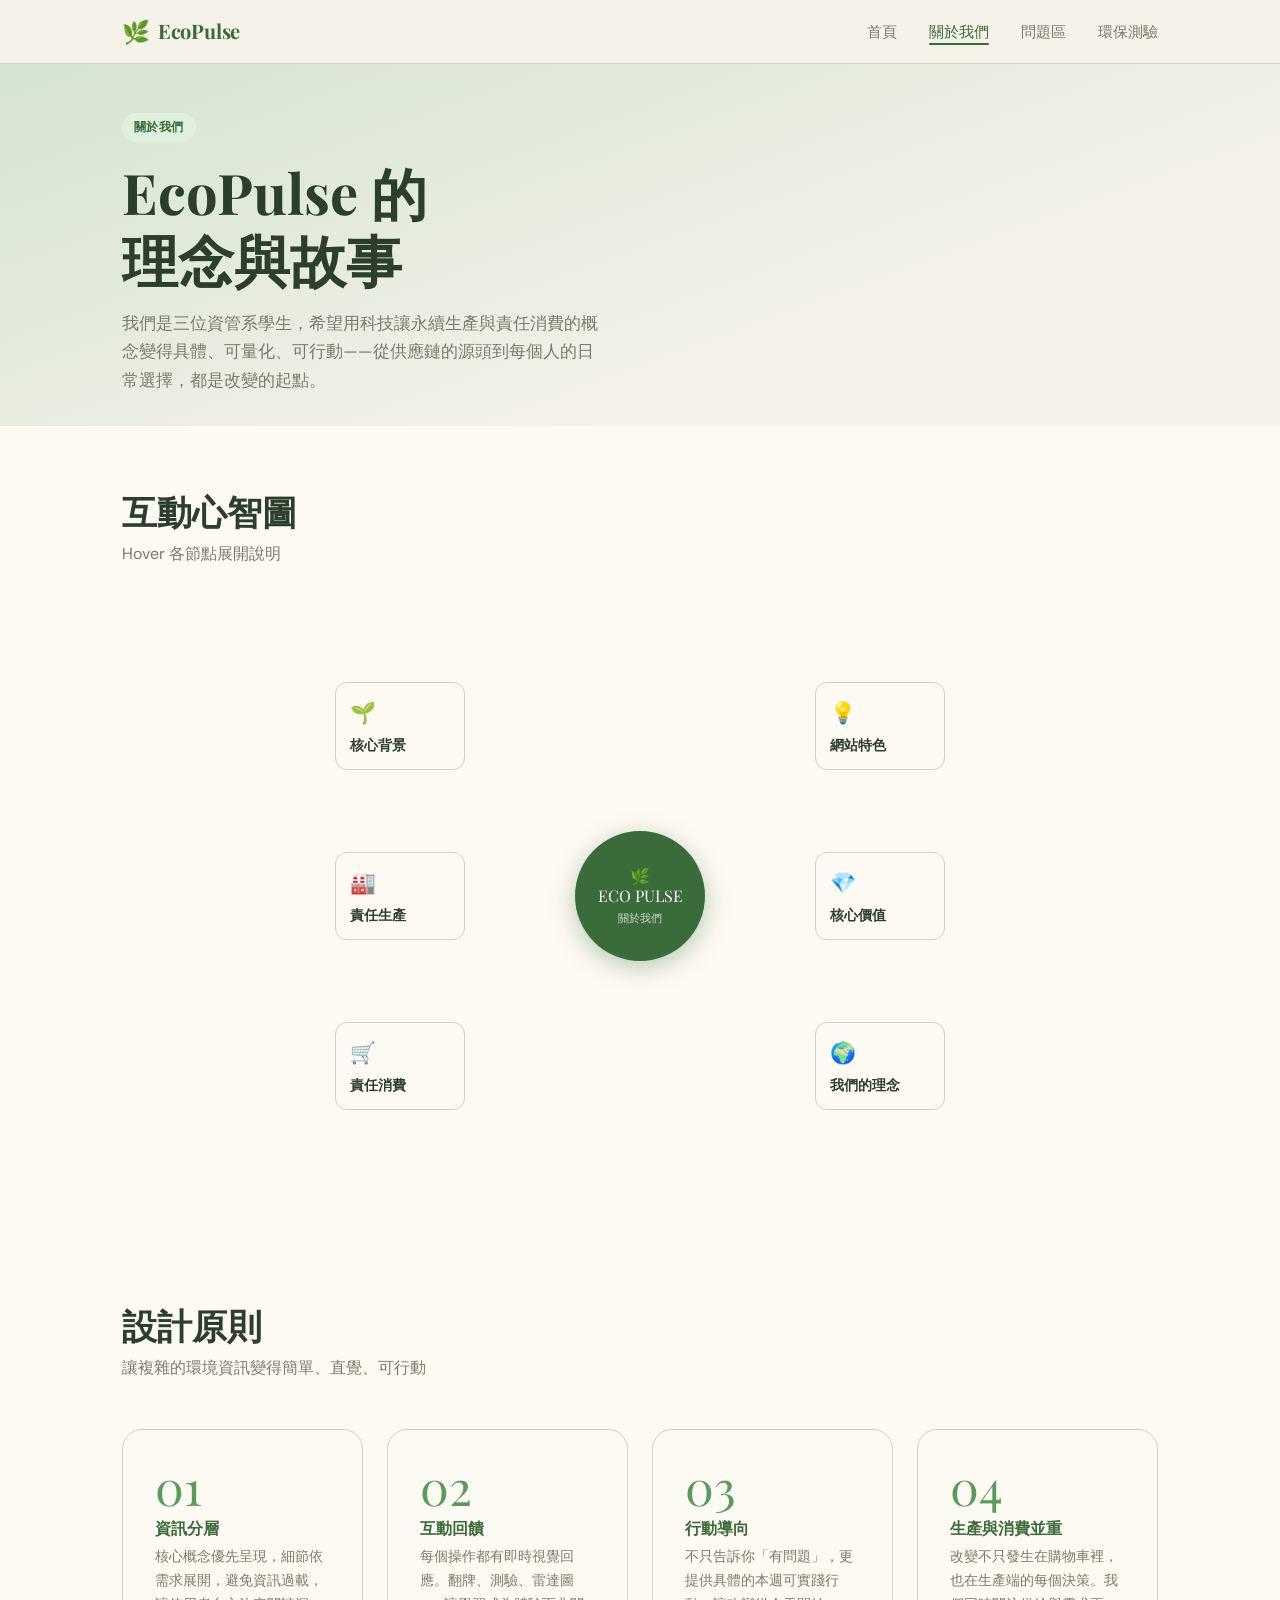
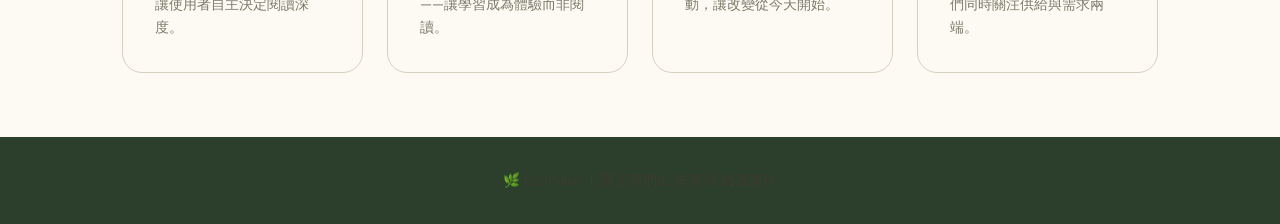
==== commit 67ac9a15: "Update about.html" ====
--- a/pages/about.html
+++ b/pages/about.html
@@ -20,21 +20,21 @@
     }
     .anim-up.visible { opacity: 1; transform: translateY(0); }
 
-    /* 從左滑入 */
+    /* 從左滑入（非 absolute 元素用） */
     .anim-left {
       opacity: 0; transform: translateX(-40px);
       transition: opacity 0.65s ease, transform 0.65s ease;
     }
     .anim-left.visible { opacity: 1; transform: translateX(0); }
 
-    /* 從右滑入 */
+    /* 從右滑入（非 absolute 元素用） */
     .anim-right {
       opacity: 0; transform: translateX(40px);
       transition: opacity 0.65s ease, transform 0.65s ease;
     }
     .anim-right.visible { opacity: 1; transform: translateX(0); }
 
-    /* absolute 定位元素專用：只淡入 */
+    /* absolute 定位元素專用：只淡入，不移動 */
     .anim-fade {
       opacity: 0;
       transition: opacity 0.6s ease;
@@ -54,51 +54,28 @@
     .delay-3 { transition-delay: 0.3s; }
     .delay-4 { transition-delay: 0.4s; }
 
-    /* 全網頁基本設定（為背景漣漪做準備） */
-    body {
-      position: relative;
-      overflow-x: hidden;
-    }
-
-    /* ── 全網頁滑鼠跟隨漣漪特效（顏色加深、半徑加大） ── */
-    .body-bg-glow {
-      position: fixed; /* 改用 fixed 確保滾動時也能完美跟隨 */
-      width: 800px;    /* 擴大漣漪範圍 */
-      height: 800px;
-      /* 稍微調深顏色，提高存在感 */
-      background: radial-gradient(circle, rgba(90,154,90,0.14) 0%, rgba(212,228,208,0.06) 45%, rgba(255,255,255,0) 70%);
-      top: 0;
-      left: 0;
-      transform: translate(-50%, -50%);
-      pointer-events: none;
-      z-index: 0;      /* 置於最底層 */
-      opacity: 0;
-      transition: opacity 0.5s ease;
-    }
-    body:hover .body-bg-glow {
-      opacity: 1;
-    }
-
-    /* 讓所有主內容區塊的背景變透明，才看得到全網頁的背景微光 */
-    .page-hero, .section {
-      position: relative;
-      z-index: 1;
-      background: transparent !important; 
-    }
-
-    /* 為了維持原本版面的層次感，可以給大區塊加淡淡的底色基底 */
-    .mindmap-section {
-      background: rgba(255, 255, 255, 0.4) !important;
-    }
+    .page-hero {
+      background: linear-gradient(160deg, #D4E4D0 0%, var(--clr-bg) 70%);
+      padding: var(--sp-2xl) 0 var(--sp-xl);
+    }
+
+    .mindmap-section { background: var(--clr-surface); }
 
     .mm-wrap {
       position: relative; width: 100%; height: 560px; user-select: none;
-      z-index: 2;
-    }
-
-    .mm-svg {
-      position: absolute; inset: 0; width: 100%; height: 100%; overflow: visible;
-    }
+    }
+
+    /* 心智圖滑鼠漣漪 */
+    .mm-bg-glow {
+      position: absolute;
+      width: 200px; height: 200px;
+      border-radius: 50%;
+      background: radial-gradient(circle, rgba(58,107,58,0.22) 0%, rgba(58,107,58,0) 70%);
+      transform: translate(-50%, -50%);
+      pointer-events: none; z-index: 1;
+      opacity: 0; transition: opacity 0.3s ease;
+    }
+    .mm-wrap:hover .mm-bg-glow { opacity: 1; }
 
     .mm-center {
       position: absolute; left: 50%; top: 50%;
@@ -113,30 +90,19 @@
       font-family: var(--ff-body); font-size: 0.7rem; opacity: 0.75; margin-top: 4px;
     }
 
-    /* ── 優化：調整子項目外框大小至中等完美的 155px ── */
     .mm-node {
-      position: absolute; 
-      width: 155px; /* 從 130px 放大至 155px，更顯大氣 */
-      height: 56px; 
-      box-sizing: border-box;
-      background: #ffffff; 
-      border: 1.5px solid var(--clr-border);
-      border-radius: var(--radius-md); 
-      padding: 0 16px; 
-      cursor: default;
-      display: flex; 
-      align-items: center;  /* 改為水平置中排列，視覺上更好看 */
-      gap: 10px;            /* 圖標與文字的間距 */
-      transition: border-color 0.2s, box-shadow 0.2s, transform 0.2s; 
-      z-index: 10;
+      position: absolute; width: 130px;
+      background: var(--clr-surface); border: 1.5px solid var(--clr-border);
+      border-radius: var(--radius-md); padding: 12px 14px; cursor: default;
+      transition: border-color 0.2s, box-shadow 0.2s, transform 0.2s; z-index: 10;
     }
     .mm-node:hover {
       border-color: var(--clr-primary);
       box-shadow: 0 0 0 4px rgba(58,107,58,0.10);
       transform: scale(1.04); z-index: 20;
     }
-    .mm-node .n-icon  { font-size: 1.2rem; display: flex; align-items: center; }
-    .mm-node .n-title { font-size: 0.88rem; font-weight: 600; color: var(--clr-dark); line-height: 1; }
+    .mm-node .n-icon  { font-size: 1.3rem; margin-bottom: 4px; }
+    .mm-node .n-title { font-size: 0.85rem; font-weight: 600; color: var(--clr-dark); }
 
     /* 主幹曲線（常駐） */
     .main-curve {
@@ -144,11 +110,11 @@
       stroke-width: 1.5; stroke-opacity: 0.35; stroke-dasharray: 6 4;
     }
 
-    /* hover 字卡 */
+    /* hover 字卡（HTML 元素，不是 SVG） */
     .mm-tooltip {
       position: absolute;
       width: 200px;
-      background: #ffffff;
+      background: var(--clr-surface);
       border: 1.5px solid var(--clr-primary);
       border-radius: var(--radius-md);
       padding: var(--sp-md) var(--sp-lg);
@@ -194,9 +160,9 @@
     .team-card p   { font-size: 0.85rem; color: var(--clr-muted); }
 
     /* Design Principles */
-    .principles-grid { display: grid; grid-template-columns: repeat(4,1fr); gap: var(--sp-lg); }
+    .principles-grid { display: grid; grid-template-columns: repeat(3,1fr); gap: var(--sp-lg); }
     .principle-card {
-      background: #ffffff; border-radius: var(--radius-lg);
+      background: var(--clr-surface); border-radius: var(--radius-lg);
       border: 1px solid var(--clr-border); padding: var(--sp-xl);
       position: relative; overflow: hidden;
       cursor: default;
@@ -213,6 +179,7 @@
       fill: none;
       stroke-width: 2.5;
       stroke-linecap: round;
+      /* dasharray/dashoffset 由 JS 設定，CSS 只管 transition */
       transition: stroke-dashoffset 0.85s cubic-bezier(0.4, 0, 0.2, 1);
     }
 
@@ -227,7 +194,6 @@
     .footer {
       background: var(--clr-dark); color: rgba(255,255,255,0.6);
       padding: var(--sp-xl) 0; text-align: center; font-size: 0.85rem;
-      position: relative; z-index: 10;
     }
 
     @media (max-width: 900px) {
@@ -238,8 +204,6 @@
   </style>
 </head>
 <body>
-  <div class="body-bg-glow" id="bodyGlow"></div>
-
   <script src="../js/navbar.js"></script>
 
   <section class="page-hero">
@@ -258,6 +222,7 @@
       <p class="section-subtitle anim-up delay-1">Hover 各節點展開說明</p>
 
       <div class="mm-wrap" id="mmWrap">
+        <div class="mm-bg-glow" id="mmGlow"></div>
         <svg class="mm-svg" id="mmSvg"></svg>
 
         <div class="mm-center anim-fade">🌿<br/>ECO PULSE<small>關於我們</small></div>
@@ -277,11 +242,11 @@
     </div>
   </section>
 
-  <section class="section">
+  <section class="section" style="background:var(--clr-surface)">
     <div class="container">
       <h2 class="section-title anim-title">設計原則</h2>
       <p class="section-subtitle">讓複雜的環境資訊變得簡單、直覺、可行動</p>
-      <div class="principles-grid">
+      <div class="principles-grid" style="grid-template-columns:repeat(4,1fr)">
         <div class="principle-card anim-scale">
           <svg class="principle-ring" id="ring0"><rect id="rrect0" rx="20" ry="20"/></svg>
           <div class="principle-num">01</div>
@@ -319,7 +284,7 @@
   <script>
     Navbar.init('about');
 
-    /* ── 節點資料 ── */
+    /* ── 節點資料：列點式 ── */
     const NODE_DATA = [
       {
         title: '核心背景', side: 'left',
@@ -347,22 +312,19 @@
       },
     ];
 
-    // 更新為 155px
-    const CARD_W = 155; 
+    const CARD_W = 130;
     const GAP    = 14;
     const TT_W   = 200;
 
-    /* ── 節點與連線定位 ── */
+    /* ── 節點位置 ── */
     function positionNodes() {
       const wrap = document.getElementById('mmWrap');
-      if (!wrap) return;
       const W = wrap.offsetWidth;
       const H = wrap.offsetHeight;
       const cx = W / 2, cy = H / 2;
 
-      // 配合 155px 的寬度，微調左右間隔使其完美平衡
-      const lx = cx - 250 - CARD_W / 2;
-      const rx = cx + 250 - CARD_W / 2;
+      const lx = cx - 240 - CARD_W / 2;
+      const rx = cx + 240 - CARD_W / 2;
       const ys = [cy - 170, cy, cy + 170];
 
       const positions = [
@@ -376,37 +338,37 @@
 
       positions.forEach((p, i) => {
         const node = document.getElementById('n' + i);
-        if (node) {
-          node.style.left = p.x + 'px';
-          const nodeH = node.offsetHeight || 56;
-          node.style.top  = (p.cy - nodeH / 2) + 'px';
-          node.dataset.side = p.side;
-        }
+        node.style.left = p.x + 'px';
+        node.style.top  = (p.cy - node.offsetHeight / 2) + 'px';
+        node.dataset.side = p.side;
       });
 
       drawCurves(cx, cy);
     }
 
-    /* ── 主幹：二次貝茲曲線 ── */
+    /* ── 主幹：二次貝茲曲線（中心 → 節點） ── */
     function drawCurves(cx, cy) {
       const svg  = document.getElementById('mmSvg');
-      if (!svg) return;
       svg.innerHTML = '';
 
       for (let i = 0; i < 6; i++) {
         const node   = document.getElementById('n' + i);
-        if (!node) continue;
         const isLeft = NODE_DATA[i].side === 'left';
         const nodeL  = parseFloat(node.style.left);
         const nodeT  = parseFloat(node.style.top);
-        const nodeH  = node.offsetHeight || 56;
+        const nodeH  = node.offsetHeight;
         const nodeCy = nodeT + nodeH / 2;
 
+        /* 節點連接點（靠近中心那側邊緣中央） */
         const ex = isLeft ? nodeL + CARD_W : nodeL;
         const ey = nodeCy;
 
-        const qx = cx;   
-        const qy = ey;   
+        /*
+         * 二次貝茲曲線：M 起點 Q 控制點 終點
+         * 控制點放在「起點 X，終點 Y」→ 先水平再彎向節點
+         */
+        const qx = cx;   // 控制點 X = 中心 X（先往水平延伸）
+        const qy = ey;   // 控制點 Y = 節點 Y（讓曲線朝節點方向彎）
 
         const path = document.createElementNS('http://www.w3.org/2000/svg', 'path');
         path.setAttribute('d', `M ${cx} ${cy} Q ${qx} ${qy} ${ex} ${ey}`);
@@ -415,17 +377,18 @@
       }
     }
 
-    /* ── 全網頁滑鼠漣漪跟隨效果 ── */
-    const bodyGlow = document.getElementById('bodyGlow');
-    if (bodyGlow) {
-      window.addEventListener('mousemove', (e) => {
-        // 使用 e.clientX/Y 配合 fixed 定位，達到流暢的全頁面跟隨
-        bodyGlow.style.left = e.clientX + 'px';
-        bodyGlow.style.top = e.clientY + 'px';
+    /* ── Hover Tooltip（HTML 字卡，列點式） ── */
+    /* ── 漣漪跟隨滑鼠 ── */
+    const mmGlow = document.getElementById('mmGlow');
+    const mmWrap = document.getElementById('mmWrap');
+    if (mmWrap && mmGlow) {
+      mmWrap.addEventListener('mousemove', e => {
+        const r = mmWrap.getBoundingClientRect();
+        mmGlow.style.left = (e.clientX - r.left) + 'px';
+        mmGlow.style.top  = (e.clientY - r.top)  + 'px';
       });
     }
 
-    /* ── Hover Tooltip ── */
     const tooltip = document.getElementById('mmTooltip');
 
     document.querySelectorAll('.mm-node').forEach((node, i) => {
@@ -442,7 +405,7 @@
         const wrap    = document.getElementById('mmWrap');
         const nodeL   = parseFloat(node.style.left);
         const nodeT   = parseFloat(node.style.top);
-        const nodeH   = node.offsetHeight || 56;
+        const nodeH   = node.offsetHeight;
         const isLeft  = data.side === 'left';
         const wW = wrap.offsetWidth;
         const wH = wrap.offsetHeight;
@@ -485,12 +448,14 @@
         const H = card.offsetHeight;
         const r = 20;
 
+        // 設定 SVG 尺寸
         svgEl.setAttribute('viewBox', `0 0 ${W} ${H}`);
         rectEl.setAttribute('x', 1.5);
         rectEl.setAttribute('y', 1.5);
         rectEl.setAttribute('width',  W - 3);
         rectEl.setAttribute('height', H - 3);
 
+        // 加入漸層 defs（透明→綠→透明，邊緣柔和）
         const gradId = `ringGrad${idx}`;
         if (!svgEl.querySelector(`#${gradId}`)) {
           const defs = document.createElementNS('http://www.w3.org/2000/svg', 'defs');
@@ -503,17 +468,21 @@
             </linearGradient>`;
           svgEl.insertBefore(defs, svgEl.firstChild);
         }
-        rectEl.setAttribute('stroke', `url(#(#${gradId})`);
-
+        rectEl.setAttribute('stroke', `url(#${gradId})`);
+
+        // 計算周長
         const perimeter = Math.round(2 * (W + H) - (8 - 2 * Math.PI) * r);
 
+        // 預設：隱藏（dashoffset = 周長）
         rectEl.style.strokeDasharray  = perimeter;
         rectEl.style.strokeDashoffset = perimeter;
 
+        // mouseenter → 跑出來
         card.addEventListener('mouseenter', () => {
           rectEl.style.strokeDashoffset = 0;
         });
 
+        // mouseleave → 縮回去（反向，從尾端縮）
         card.addEventListener('mouseleave', () => {
           rectEl.style.strokeDashoffset = perimeter;
         });
@@ -524,7 +493,7 @@
     window.addEventListener('resize', initRings);
     setTimeout(initRings, 100);
 
-    /* ── Scroll 動畫 ── */
+    /* ── Scroll 動畫：涵蓋所有方向 ── */
     const animObs = new IntersectionObserver(entries => {
       entries.forEach(e => {
         if (e.isIntersecting) {
@@ -536,6 +505,7 @@
 
     window.addEventListener('load', () => {
       positionNodes();
+      // 確保節點定位完成後才啟動動畫 observer
       setTimeout(() => {
         document.querySelectorAll(
           '.anim-title, .anim-up, .anim-left, .anim-right, .anim-scale, .anim-fade'
@@ -543,8 +513,7 @@
       }, 200);
     });
     window.addEventListener('resize', positionNodes);
-    setTimeout(positionNodes, 50);
-    setTimeout(positionNodes, 300);
+    setTimeout(positionNodes, 80);
   </script>
 </body>
 </html>
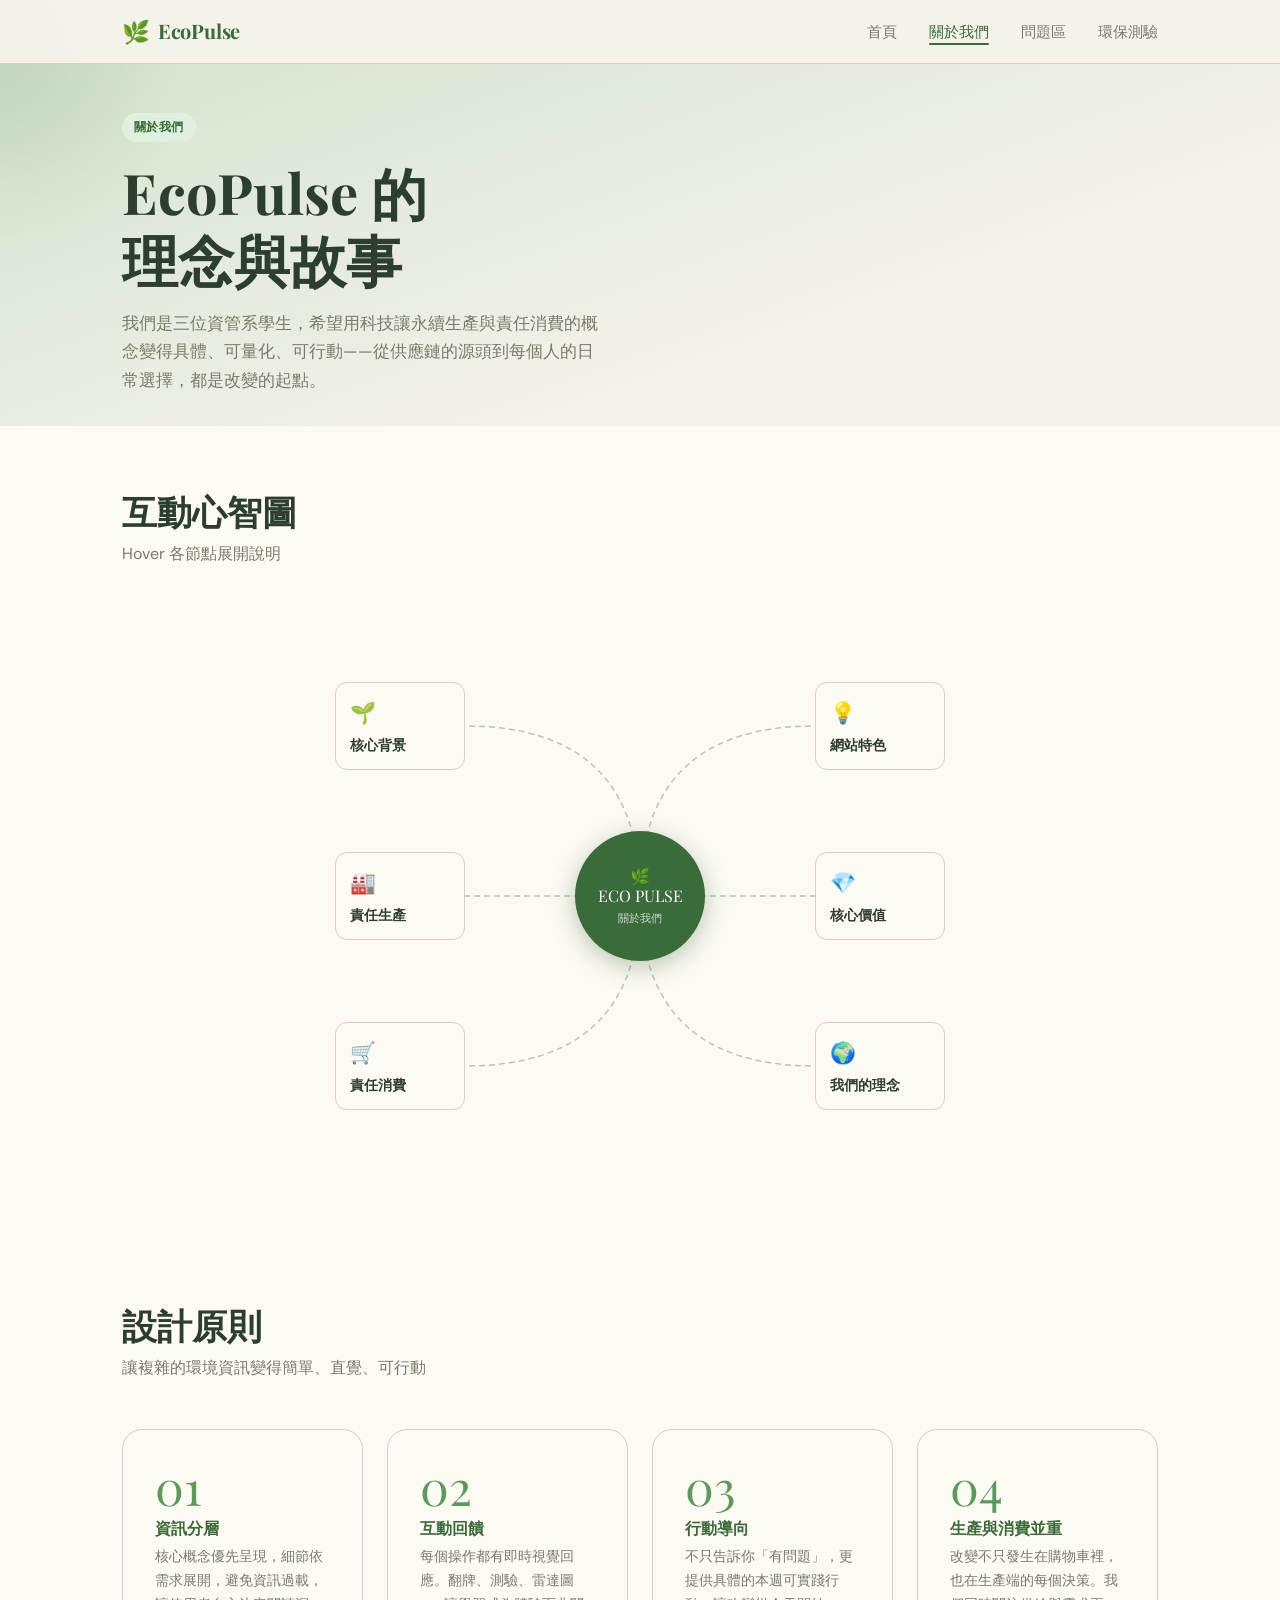
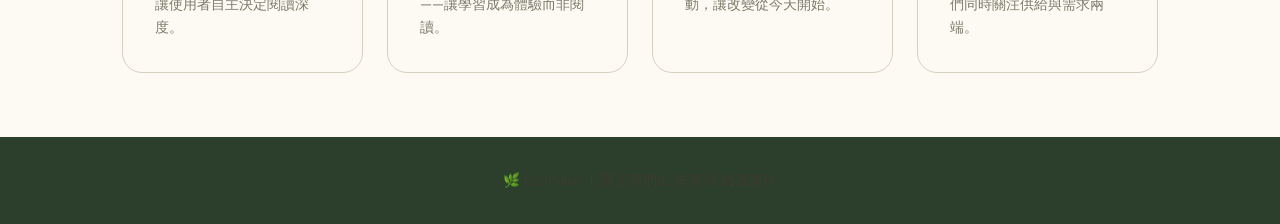
==== commit de22d6b9: "Update about.html" ====
--- a/pages/about.html
+++ b/pages/about.html
@@ -66,16 +66,6 @@
     }
 
     /* 心智圖滑鼠漣漪 */
-    .mm-bg-glow {
-      position: absolute;
-      width: 200px; height: 200px;
-      border-radius: 50%;
-      background: radial-gradient(circle, rgba(58,107,58,0.22) 0%, rgba(58,107,58,0) 70%);
-      transform: translate(-50%, -50%);
-      pointer-events: none; z-index: 1;
-      opacity: 0; transition: opacity 0.3s ease;
-    }
-    .mm-wrap:hover .mm-bg-glow { opacity: 1; }
 
     .mm-center {
       position: absolute; left: 50%; top: 50%;
@@ -108,6 +98,25 @@
     .main-curve {
       fill: none; stroke: #3A6B3A;
       stroke-width: 1.5; stroke-opacity: 0.35; stroke-dasharray: 6 4;
+    }
+
+    /* SVG 在漣漪上方 */
+    .mm-svg {
+      position: absolute; inset: 0;
+      width: 100%; height: 100%;
+      overflow: visible; z-index: 2;
+    }
+
+    /* 全頁漣漪（fixed，追蹤整個頁面的滑鼠） */
+    #pageGlow {
+      position: fixed;
+      width: 380px; height: 380px;
+      border-radius: 50%;
+      background: radial-gradient(circle, rgba(58,107,58,0.12) 0%, rgba(58,107,58,0) 70%);
+      transform: translate(-50%, -50%);
+      pointer-events: none;
+      z-index: 0;
+      transition: left 0.05s, top 0.05s;
     }
 
     /* hover 字卡（HTML 元素，不是 SVG） */
@@ -205,6 +214,7 @@
 </head>
 <body>
   <script src="../js/navbar.js"></script>
+  <div id="pageGlow"></div>
 
   <section class="page-hero">
     <div class="container">
@@ -222,7 +232,6 @@
       <p class="section-subtitle anim-up delay-1">Hover 各節點展開說明</p>
 
       <div class="mm-wrap" id="mmWrap">
-        <div class="mm-bg-glow" id="mmGlow"></div>
         <svg class="mm-svg" id="mmSvg"></svg>
 
         <div class="mm-center anim-fade">🌿<br/>ECO PULSE<small>關於我們</small></div>
@@ -378,16 +387,12 @@
     }
 
     /* ── Hover Tooltip（HTML 字卡，列點式） ── */
-    /* ── 漣漪跟隨滑鼠 ── */
-    const mmGlow = document.getElementById('mmGlow');
-    const mmWrap = document.getElementById('mmWrap');
-    if (mmWrap && mmGlow) {
-      mmWrap.addEventListener('mousemove', e => {
-        const r = mmWrap.getBoundingClientRect();
-        mmGlow.style.left = (e.clientX - r.left) + 'px';
-        mmGlow.style.top  = (e.clientY - r.top)  + 'px';
-      });
-    }
+    /* ── 全頁漣漪跟隨滑鼠 ── */
+    const pageGlow = document.getElementById('pageGlow');
+    document.addEventListener('mousemove', e => {
+      pageGlow.style.left = e.clientX + 'px';
+      pageGlow.style.top  = e.clientY + 'px';
+    });
 
     const tooltip = document.getElementById('mmTooltip');
 
